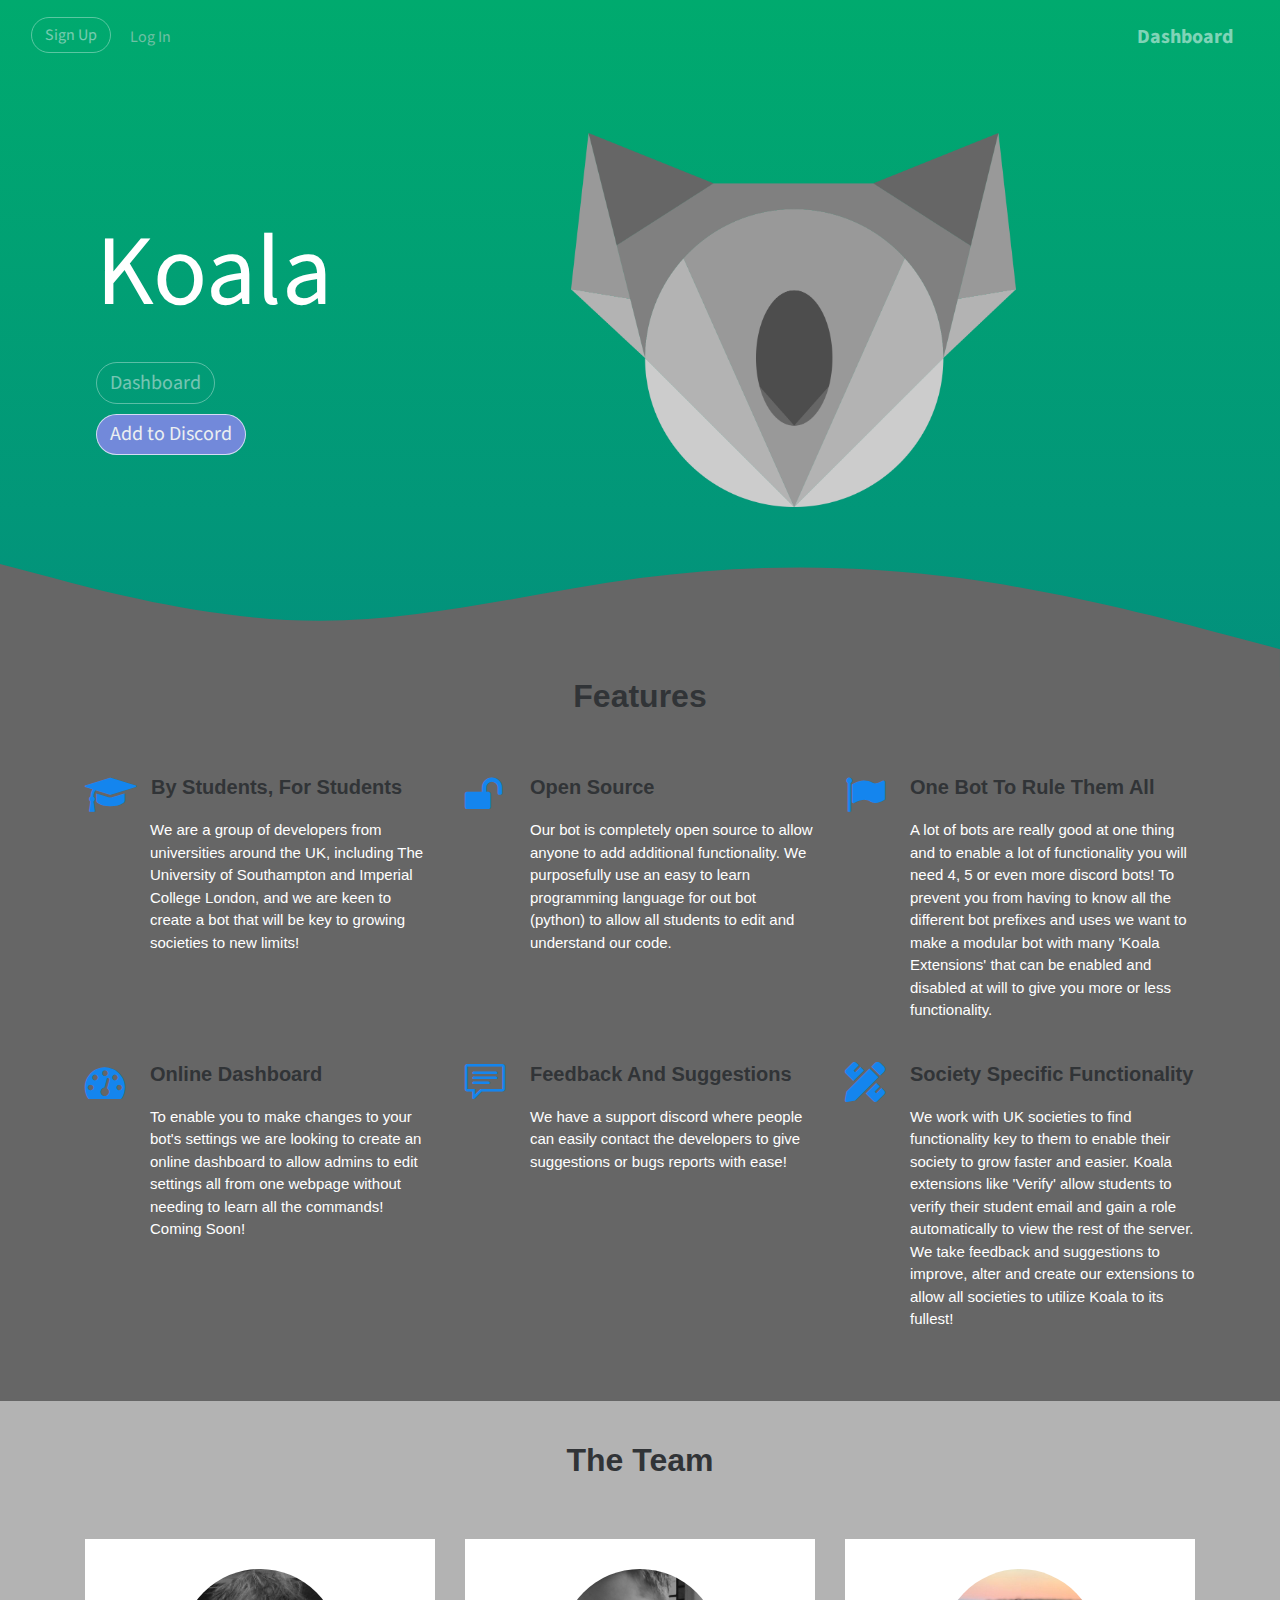
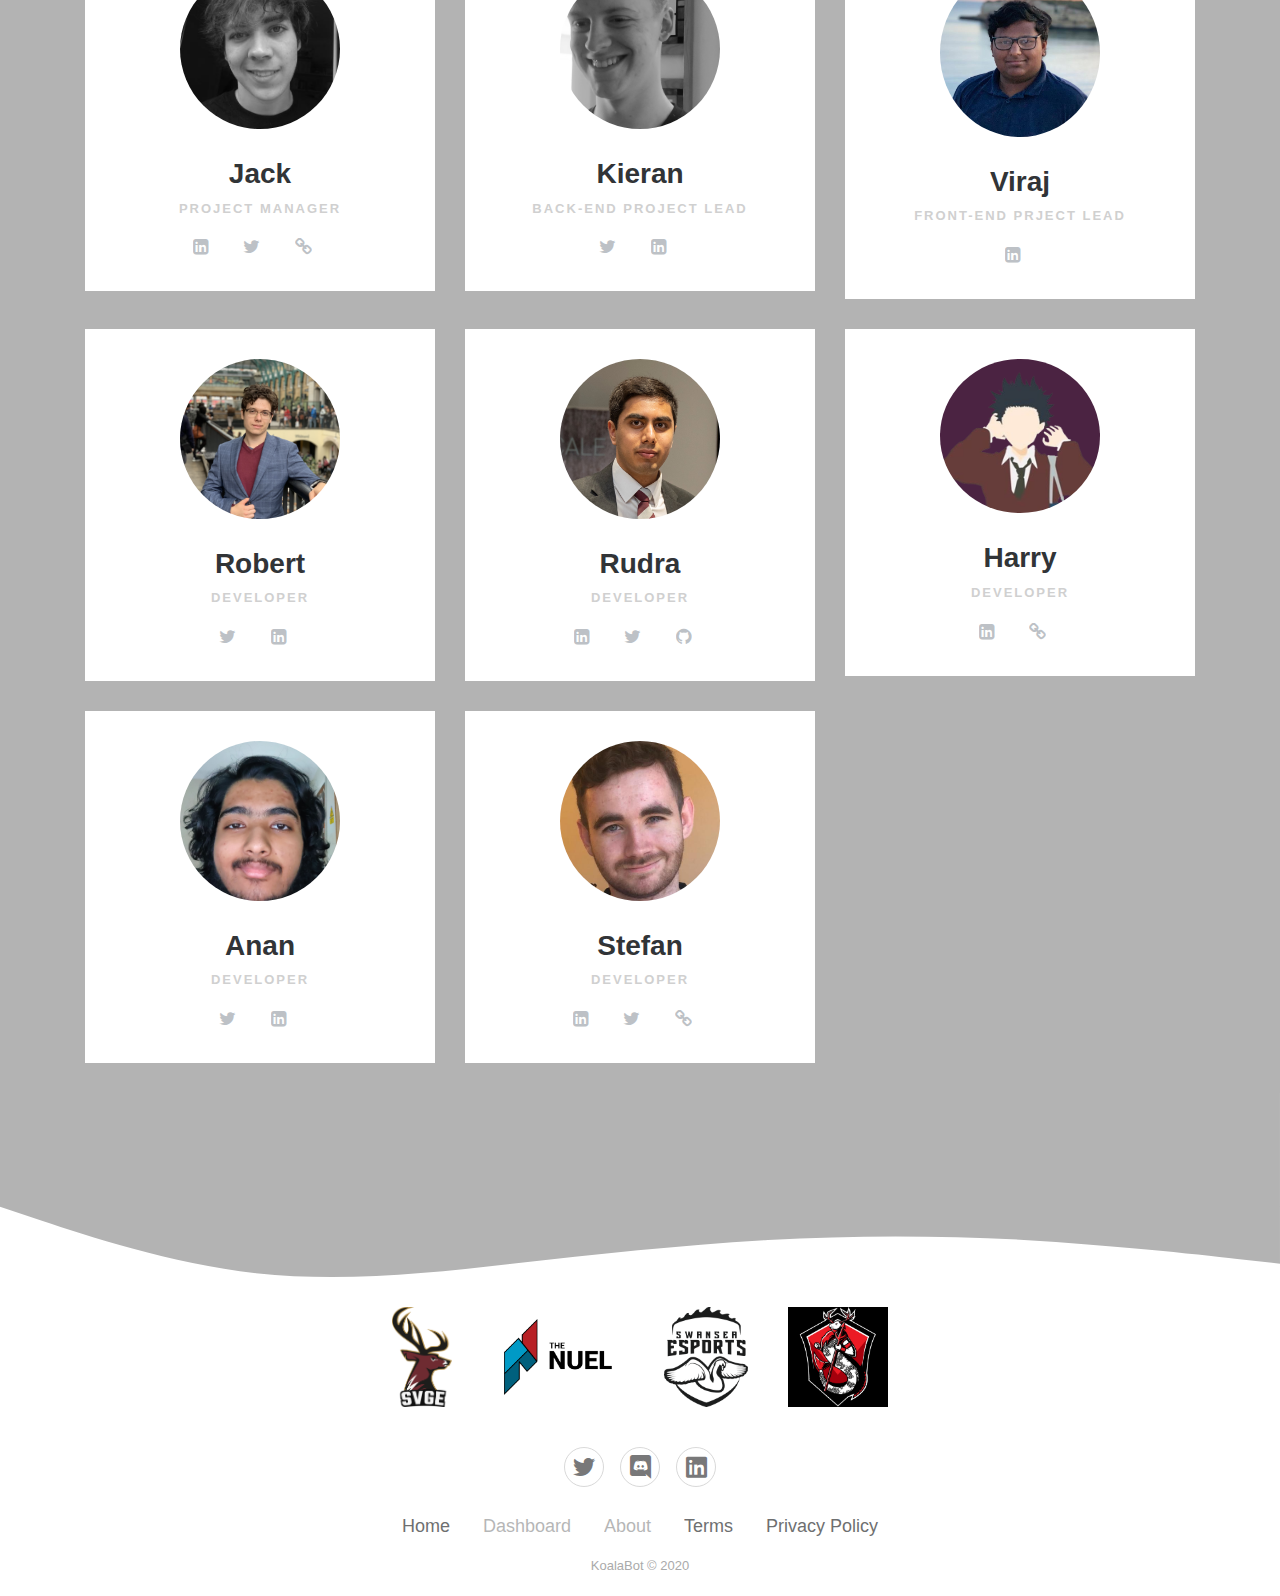
==== index.html @ 31a92b27 "Designs added" ====
<!DOCTYPE html>
<html>

<head>
    <meta charset="utf-8">
    <meta name="viewport" content="width=device-width, initial-scale=1.0, shrink-to-fit=no">
    <title>Koalabot</title>
    <link rel="stylesheet" href="assets/bootstrap/css/bootstrap.min.css">
    <link rel="stylesheet" href="https://fonts.googleapis.com/css?family=Lora">
    <link rel="stylesheet" href="https://fonts.googleapis.com/css?family=Source+Sans+Pro:300,400,700">
    <link rel="stylesheet" href="assets/fonts/fontawesome-all.min.css">
    <link rel="stylesheet" href="assets/fonts/font-awesome.min.css">
    <link rel="stylesheet" href="assets/fonts/ionicons.min.css">
    <link rel="stylesheet" href="assets/fonts/simple-line-icons.min.css">
    <link rel="stylesheet" href="assets/fonts/fontawesome5-overrides.min.css">
    <link rel="stylesheet" href="assets/css/styles.min.css">
</head>

<body>
    <div>
        <div class="header-blue" style="padding-bottom: 0px;background-color: #00aa6e;">
            <nav class="navbar navbar-light navbar-expand-md navigation-clean-search">
                <div class="container-fluid"><button data-toggle="collapse" class="navbar-toggler" data-target="#navcol-1"><span class="sr-only">Toggle navigation</span><span class="navbar-toggler-icon"></span></button>
                    <div class="collapse navbar-collapse" id="navcol-1">
                        <ul class="nav navbar-nav">
                            <li class="nav-item" style="flex-direction: row;"><a class="btn btn-light action-button inactiveLink" role="button" href="#">Sign Up</a></li>
                            <li class="nav-item" style="flex-direction: row;"><a class="nav-link login inactiveLink" href="#">Log In</a></li>
                        </ul>
                        <form class="form-inline mr-auto" target="_self">
                            <div class="form-group"><label for="search-field"></label></div>
                        </form><span class="navbar-text"> </span></div><a class="navbar-brand inactiveLink" href="#">Dashboard</a></div>
            </nav>
            <div class="container hero">
                <div class="row flex-nowrap" style="margin-right: -15px;">
                    <div class="col-12 col-lg-6 col-xl-5 offset-xl-1" style="margin: 0px 0px 0px 1%;">
                        <h1 style="font-size: 100px;padding-top: 0px;margin-top: 80px;"><strong>Koala</strong></h1>
                        <div style="padding: 5px;padding-left: 0px;"><button class="btn btn-light btn-lg action-button inactiveLink" type="button">Dashboard</button></div>
                        <div style="padding: 5px;padding-left: 0px;"><button class="btn btn-light btn-lg action-button" type="button" style="background-color: #7289da;" onclick="location.href=&#39;https://discord.com/api/oauth2/authorize?client_id=754669777347149844&amp;permissions=8&amp;scope=bot&#39;">Add to Discord</button></div>
                    </div>
                    <div class="col-md-5 col-lg-5 offset-lg-1 offset-xl-0 d-none d-lg-block phone-holder"><img src="assets/img/KoalaBotLogo.png" style="max-width: 100%;max-height: 100%;"></div>
                </div>
            </div>
            <div id="topSvg"><div style="height: auto; preserveAspectRatio=none">
<svg xmlns="http://www.w3.org/2000/svg" viewBox="0 0 1440 320"><path fill="#666666" fill-opacity="1" d="M0,64L60,80C120,96,240,128,360,128C480,128,600,96,720,80C840,64,960,64,1080,80C1200,96,1320,128,1380,144L1440,160L1440,320L1380,320C1320,320,1200,320,1080,320C960,320,840,320,720,320C600,320,480,320,360,320C240,320,120,320,60,320L0,320Z"></path></svg>
</div></div>
        </div>
    </div>
    <div id="features" class="features-clean" style="background-color: #666666;">
        <div class="container">
            <div class="intro">
                <a href="#features">
                    <h2 class="text-center" style="padding-top: 0px;">Features</h2>
                </a>
            </div>
            <div class="row features">
                <div class="col-sm-6 col-lg-4 item"><i class="fa fa-graduation-cap icon"></i>
                    <h3 class="name">By Students, For Students</h3>
                    <p class="description">We are a group of developers from universities around the UK, including The University of Southampton and Imperial College London, and we are keen to create a bot that will be key to growing societies to new limits!<br></p>
                </div>
                <div class="col-sm-6 col-lg-4 item"><i class="fa fa-unlock icon"></i>
                    <h3 class="name">Open Source</h3>
                    <p class="description">Our bot is completely open source to allow anyone to add additional functionality. We purposefully use an easy to learn programming language for out bot (python) to allow all students to edit and understand our code.<br></p>
                </div>
                <div class="col-sm-6 col-lg-4 item"><i class="fa fa-flag icon"></i>
                    <h3 class="name">One Bot To Rule Them All</h3>
                    <p class="description">A lot of bots are really good at one thing and to enable a lot of functionality you will need 4, 5 or even more discord bots! To prevent you from having to know all the different bot prefixes and uses we want to make a modular bot
                        with many 'Koala Extensions' that can be enabled and disabled at will to give you more or less functionality.<br></p>
                </div>
                <div class="col-sm-6 col-lg-4 item"><i class="fa fa-dashboard icon"></i>
                    <h3 class="name">Online Dashboard</h3>
                    <p class="description">To enable you to make changes to your bot's settings we are looking to create an online dashboard to allow admins to edit settings all from one webpage without needing to learn all the commands! Coming Soon!<br></p>
                </div>
                <div class="col-sm-6 col-lg-4 item"><i class="icon-speech icon"></i>
                    <h3 class="name">Feedback And Suggestions</h3>
                    <p class="description">We have a support discord where people can easily contact the developers to give suggestions or bugs reports with ease!<br></p>
                </div>
                <div class="col-sm-6 col-lg-4 item"><i class="fas fa-pencil-ruler icon"></i>
                    <h3 class="name">Society Specific Functionality</h3>
                    <p class="description">We work with UK societies to find functionality key to them to enable their society to grow faster and easier. Koala extensions like 'Verify' allow students to verify their student email and gain a role automatically to view the rest
                        of the server. We take feedback and suggestions to improve, alter and create our extensions to allow all societies to utilize Koala to its fullest!<br></p>
                </div>
            </div>
        </div>
    </div>
    <div id="creators" class="team-boxed">
        <div class="container">
            <div class="intro">
                <a href="#creators">
                    <h2 class="text-center" style="margin-bottom: 10px;">The Team</h2>
                </a>
            </div>
            <div class="row people">
                <div class="col-md-6 col-lg-4 item">
                    <div class="box"><img class="rounded-circle rounded-circle-crop" src="assets/img/Jack.jpg" loading="lazy">
                        <h3 class="name">Jack</h3>
                        <p class="title">Project Manager</p>
                        <div class="social"><a href="https://www.linkedin.com/in/jack-draper-495471151/"><i class="fa fa-linkedin-square"></i></a><a href="https://twitter.com/TheJayDwee"><i class="fa fa-twitter"></i></a><a href="http://jackdraper.co.uk/"><i class="fa fa-chain"></i></a></div>
                    </div>
                </div>
                <div class="col-md-6 col-lg-4 item">
                    <div class="box"><img class="rounded-circle rounded-circle-crop" src="assets/img/Kieran.png">
                        <h3 class="name">Kieran</h3>
                        <p class="title">BACK-END project lead</p>
                        <div class="social"><a href="https://twitter.com/Kaspiian"><i class="fa fa-twitter"></i></a><a href="https://www.linkedin.com/in/kieran-a-43b30413b/"><i class="fa fa-linkedin-square"></i></a></div>
                    </div>
                </div>
                <div class="col-md-6 col-lg-4 item">
                    <div class="box"><img class="rounded-circle" src="assets/img/IMG_20200828_172137.jpg">
                        <h3 class="name">Viraj</h3>
                        <p class="title">FRONT-END prject lead</p>
                        <div class="social"><a href="https://www.linkedin.com/in/viraj-shah-2815b8117"><i class="fa fa-linkedin-square"></i></a></div>
                    </div>
                </div>
                <div class="col-md-6 col-lg-4 item">
                    <div class="box"><img class="rounded-circle rounded-circle-crop" src="assets/img/Robert.png">
                        <h3 class="name">Robert</h3>
                        <p class="title"><strong>DEVELOPER</strong><br></p>
                        <div class="social"><a href="#"><i class="fa fa-twitter"></i></a><a href="https://www.linkedin.com/in/robert-slawik-927b12178/"><i class="fa fa-linkedin-square"></i></a></div>
                    </div>
                </div>
                <div class="col-md-6 col-lg-4 item">
                    <div class="box"><img class="rounded-circle rounded-circle-crop" src="assets/img/(somewhat)%20Professional%20profile%20picture.jpg">
                        <h3 class="name">Rudra</h3>
                        <p class="title">Developer</p>
                        <div class="social"><a href="https://www.linkedin.com/in/rudra-mutalik-249b64136/"><i class="fa fa-linkedin-square"></i></a><a href="https://twitter.com/BlahBlahRudra"><i class="fa fa-twitter"></i></a><a href="https://github.com/BlahBlahRudra"><i class="fa fa-github"></i></a></div>
                    </div>
                </div>
                <div class="col-md-6 col-lg-4 item">
                    <div class="box"><img class="rounded-circle" src="assets/img/harry.png">
                        <h3 class="name">Harry</h3>
                        <p class="title">Developer</p>
                        <div class="social"><a href="https://www.linkedin.com/in/harry-nelson-97312419a/"><i class="fa fa-linkedin-square"></i></a><a href="https://harru.club/"><i class="fa fa-chain"></i></a></div>
                    </div>
                </div>
                <div class="col-md-6 col-lg-4 item">
                    <div class="box"><img class="rounded-circle rounded-circle-crop" src="assets/img/Anan.jpg">
                        <h3 class="name">Anan</h3>
                        <p class="title">Developer</p>
                        <div class="social"><a href="https://twitter.com/Unknownlocal371"><i class="fa fa-twitter"></i></a><a href="https://www.linkedin.com/in/anan-venkatesh-0316b8156/"><i class="fa fa-linkedin-square"></i></a></div>
                    </div>
                </div>
                <div class="col-md-6 col-lg-4 item">
                    <div class="box"><img class="rounded-circle rounded-circle-crop" src="assets/img/Stefan.png">
                        <h3 class="name">Stefan</h3>
                        <p class="title">Developer</p>
                        <div class="social"><a href="https://twitter.com/3eakStefan"><i class="fa fa-linkedin-square"></i></a><a href="https://www.linkedin.com/in/stefan-cooper-491355171"><i class="fa fa-twitter"></i></a><a href="https://stefancooper.com/"><i class="fa fa-chain"></i></a></div>
                    </div>
                </div>
            </div>
        </div>
    </div>
    <div class="brands">
        <div style="margin-top: -50px;margin-bottom: -100px;"><div>    
<svg xmlns="http://www.w3.org/2000/svg" viewBox="0 0 1440 320">
  <path fill="#b3b3b3" fill-opacity="1" d="M0,128L48,144C96,160,192,192,288,202.7C384,213,480,203,576,192C672,181,768,171,864,165.3C960,160,1056,160,1152,165.3C1248,171,1344,181,1392,186.7L1440,192L1440,0L1392,0C1344,0,1248,0,1152,0C1056,0,960,0,864,0C768,0,672,0,576,0C480,0,384,0,288,0C192,0,96,0,48,0L0,0Z"></path>
</svg>
</div></div><a href="#" style="padding-top: 20px;padding-bottom: 10px;"> <img src="assets/img/SVGE_LOGO.png" style="max-height: 100px;"><img src="assets/img/NUEKL.png" style="max-height: 100px;"><img src="assets/img/Swansea.png" style="max-height: 100px;"><img src="assets/img/UWE.png" style="max-height: 100px;"></a></div>
    <div
        class="footer-basic" style="padding-top: 20px;padding-bottom: 20px;">
        <footer>
            <div class="social"><a href="https://twitter.com/KoalaBotUK"><i class="icon ion-social-twitter"></i></a><a href="koalabot.uk"><i class="fab fa-discord"></i></a><a href="https://linkedin.com/company/koalabotuk"><i class="fab fa-linkedin"></i></a></div>
            <ul class="list-inline">
                <li class="list-inline-item"><a href="#">Home</a></li>
                <li class="list-inline-item inactiveLink"><a href="#">Dashboard</a></li>
                <li class="list-inline-item inactiveLink"><a href="#">About</a></li>
                <li class="list-inline-item"><a href="https://drive.google.com/drive/folders/16sw768rXd7c52FWeXrqHt0tTz3FoqN_O?usp=sharing">Terms</a></li>
                <li class="list-inline-item"><a href="https://drive.google.com/drive/folders/16sw768rXd7c52FWeXrqHt0tTz3FoqN_O?usp=sharing">Privacy Policy</a></li>
            </ul>
            <p class="copyright">KoalaBot © 2020</p>
        </footer>
        </div>
        <script src="assets/js/jquery.min.js"></script>
        <script src="assets/bootstrap/js/bootstrap.min.js"></script>
        <script src="assets/js/script.min.js"></script>
</body>

</html>
---- assets/fonts/fontawesome5-overrides.min.css ----
.fab.fa-bitcoin:before{content:"\f379"}.far.fa-calendar:before,.fas.fa-calendar:before{content:"\f133"}.far.fa-clipboard:before,.fas.fa-clipboard:before{content:"\f328"}.fab.fa-facebook-f:before{content:"\f39e"}.fab.fa-google-plus:before{content:"\f2b3"}.fas.fa-hotel:before{content:"\f594"}.fab.fa-linkedin:before{content:"\f08c"}.fas.fa-reply:before{content:"\f3e5"}.fas.fa-thermometer:before{content:"\f491"}.fab.fa-vimeo:before{content:"\f40a"}.far.fa-window-close:before,.fas.fa-window-close:before{content:"\f410"}.fab.fa-youtube-square:before{content:"\f431"}
---- assets/css/styles.min.css ----
.article-clean{color:#56585b;background-color:#fff;font-family:Lora,serif;font-size:14px}.article-clean .intro{font-size:16px;margin:0 auto 30px}.article-clean .intro h1{font-size:32px;margin-bottom:15px;padding-top:20px;line-height:1.5;color:inherit;margin-top:20px}.article-clean .intro p{color:#929292;font-size:12px}.article-clean .intro p .by{font-style:italic}.article-clean .intro p .date{text-transform:uppercase;padding:4px 0 4px 10px;margin-left:10px;border-left:1px solid #ddd}.article-clean .intro p a{color:#333;text-transform:uppercase;padding-left:3px}.article-clean .intro img{margin-top:20px}.article-clean .text p{margin-bottom:20px;line-height:1.45}.article-clean .text h2{margin-top:28px;margin-bottom:20px;line-height:1.45;font-size:16px;font-weight:700;color:#333}.article-clean .text figure{text-align:center;margin-top:30px;margin-bottom:20px}.article-clean .text figure img{margin-bottom:12px;max-width:100%}.brands{color:#313437;background-color:#fff}.brands a{display:block;text-align:center;padding:40px 0}.brands a img{display:inline-block;margin:10px 20px;vertical-align:middle}.features-clean{color:#313437;background-color:#fff;padding-bottom:30px}.features-clean p,.header-blue .action-button:hover,.header-blue .navbar .navbar-collapse span .login:hover{color:#fff}.features-clean h2,.team-boxed h2{font-weight:700;margin-bottom:40px;padding-top:40px;color:inherit}.features-clean .intro{font-size:16px;max-width:500px;margin:0 auto 60px}.features-clean .item{min-height:100px;padding-left:80px;margin-bottom:40px}.features-clean .item .name{font-size:20px;font-weight:700;margin-top:0;margin-bottom:20px;color:inherit}.features-clean .item .description{font-size:15px;margin-bottom:0}.features-clean .item .icon{font-size:40px;color:#1485ee;float:left;margin-left:-65px}.footer-basic{padding:40px 0;background-color:#fff;color:#4b4c4d}.footer-basic ul{padding:0;list-style:none;text-align:center;font-size:18px;line-height:1.6;margin-bottom:0}.footer-basic li{padding:0 10px}.footer-basic ul a{color:inherit;text-decoration:none;opacity:.8}.footer-basic ul a:hover,.team-boxed .social a:hover{opacity:1}.footer-basic .social{text-align:center;padding-bottom:25px}.footer-basic .social>a{font-size:24px;width:40px;height:40px;line-height:40px;display:inline-block;text-align:center;border-radius:50%;border:1px solid #ccc;margin:0 8px;color:inherit;opacity:.75}.footer-basic .social>a:hover{opacity:.9}.footer-basic .copyright{margin-top:15px;text-align:center;font-size:13px;color:#aaa;margin-bottom:0}.header-blue{background:linear-gradient(0deg,#038c7f,#00aa6e);background-color:#184e8e;padding-bottom:80px;font-family:'Source Sans Pro',sans-serif}.header-blue .navbar{background:0 0;padding-top:.75rem;padding-bottom:.75rem;color:#fff;border-radius:0;box-shadow:none;border:none}.header-blue .navbar .navbar-brand{font-weight:700;color:inherit}.header-blue .navbar .navbar-brand:hover{color:#f0f0f0}.header-blue .navbar .navbar-collapse{border-top:1px solid rgba(255,255,255,.3);margin-top:.5rem}.header-blue .navbar .navbar-collapse span .login{color:#d9d9d9;margin-right:.5rem;text-decoration:none}.header-blue .navbar .navbar-toggler{border-color:rgba(255,255,255,.3)}.header-blue .navbar .navbar-toggler:hover,.header-blue .navbar-toggler:focus{background:0 0}.header-blue .navbar .form-inline label,.header-blue .navbar.navbar-light .navbar-nav .nav-link{color:#d9d9d9}.header-blue .navbar.navbar-light .navbar-nav .nav-link:focus,.header-blue .navbar.navbar-light .navbar-nav .nav-link:hover{color:#fcfeff!important;background-color:transparent}.header-blue .navbar .navbar-nav>li>.dropdown-menu{margin-top:-5px;box-shadow:0 4px 8px rgba(0,0,0,.1);background-color:#fff;border-radius:2px}.header-blue .navbar .dropdown-menu .dropdown-item,.header-blue .navbar .dropdown-menu .dropdown-item:focus{line-height:2;color:#37434d}.header-blue .navbar .dropdown-menu .dropdown-item:focus,.header-blue .navbar .dropdown-menu .dropdown-item:hover{background:#ebeff1}.header-blue .action-button,.header-blue .action-button:not(.disabled):active{border:1px solid rgba(255,255,255,.7);border-radius:40px;color:#ebeff1;box-shadow:none;text-shadow:none;padding:.3rem .8rem;background:0 0;transition:background-color .25s;outline:0}.header-blue .navbar .form-inline .search-field{display:inline-block;width:80%;background:0 0;border:none;border-bottom:1px solid transparent;border-radius:0;color:#ccc;box-shadow:none;color:inherit;transition:border-bottom-color .3s}.header-blue .navbar .form-inline .search-field:focus{border-bottom:1px solid #ccc}.header-blue .hero{margin-top:20px;text-align:center}@media (min-width:768px){.article-clean .text p{font-size:16px}.article-clean .text h2{font-size:20px}.header-blue{padding-bottom:120px}.header-blue .navbar{padding-top:1rem;padding-bottom:1rem}.header-blue .navbar .navbar-collapse{border-color:transparent;margin:0}.header-blue .navbar-nav .nav-link{padding-left:.7rem;padding-right:.7rem}.header-blue .hero{margin-top:60px;text-align:left}}.header-blue .hero h1{color:#fff;font-size:40px;margin-top:0;margin-bottom:15px;font-weight:300;line-height:1.4}@media (min-width:992px){.header-blue .navbar-nav .nav-link{padding-left:1.2rem;padding-right:1.2rem}.header-blue .hero h1{margin-top:190px;margin-bottom:24px;line-height:1.2}}.header-blue .hero p{color:rgba(255,255,255,.8);font-size:20px;margin-bottom:30px;font-weight:300}.header-blue .phone-holder{text-align:right}.header-blue div.iphone-mockup{position:relative;max-width:300px;margin:20px;display:inline-block}.header-blue .iphone-mockup img.device{width:100%;height:auto}.header-blue .iphone-mockup .screen{position:absolute;width:88%;height:77%;top:12%;border-radius:2px;left:6%;border:1px solid #444;overflow:hidden;background:url(screen-content-iphone-6.jpg) center/cover}.header-blue .iphone-mockup .screen:before{content:'';background-color:#fff;position:absolute;width:70%;height:140%;top:-12%;right:-60%;transform:rotate(-19deg);opacity:.2}body{overflow-x:hidden}#wrapper.toggled{padding-left:250px}#wrapper.toggled #sidebar-wrapper{width:250px}#page-content-wrapper{width:100%;position:absolute;padding:15px}#wrapper.toggled #page-content-wrapper{position:absolute;margin-right:-250px}#wrapper{padding-left:0;-webkit-transition:.5s;-moz-transition:.5s;-o-transition:.5s;transition:.5s}#sidebar-wrapper{z-index:1000;position:fixed;left:250px;width:0;height:100%;margin-left:-250px;overflow-y:auto;background:#000;-webkit-transition:.5s;-moz-transition:.5s;-o-transition:.5s;transition:.5s}.sidebar-nav{position:absolute;top:0;width:250px;margin:0;padding:0;list-style:none}.sidebar-nav li{text-indent:20px;line-height:40px}.sidebar-nav li a{display:block;text-decoration:none;color:#999}.sidebar-nav li a:hover{text-decoration:none;color:#fff;background:rgba(255,255,255,.2)}.sidebar-nav li a:active,.sidebar-nav li a:focus{text-decoration:none}.sidebar-nav>.sidebar-brand{height:65px;font-size:18px;line-height:60px}.sidebar-nav>.sidebar-brand a{color:#999}.sidebar-nav>.sidebar-brand a:hover{color:#fff;background:0 0}@media (min-width:0px){#wrapper.toggled{padding-left:50px}#wrapper.toggled #sidebar-wrapper{width:50px}#page-content-wrapper{padding:20px;position:relative}#wrapper.toggled #page-content-wrapper{position:relative;margin-right:0}#wrapper{padding-left:250px}#sidebar-wrapper{width:250px}}.fa{padding-right:15px}#topSvg{margin-bottom:-9vw}a{color:inherit;text-decoration:none}a:hover{text-decoration:none;color:inherit}.vertical-center{margin:0;position:absolute;top:50%;-ms-transform:translateY(-50%);transform:translateY(-50%);width:100%}.center{margin:0;position:absolute;top:50%;left:50%;-ms-transform:translate(-50%,-50%);transform:translate(-50%,-50%);max-height:100%;max-width:100%}card{height:100%}.card-general{min-height:300px}span{margin-left:5px}.badge.badge-secondary{background-color:#666}i{display:block;text-align:center}.card{margin-bottom:5px}.col-lg-6{margin-bottom:10px}.rounded-circle-crop{object-fit:cover;overflow:hidden;background-repeat:no-repeat;width:160px;height:160px;background-position:center center}.inactiveLink{opacity:.5;cursor:not-allowed;text-decoration:none;pointer-events:none}.team-boxed{color:#313437;background-color:#b3b3b3}.team-boxed p{color:#7d8285}@media (max-width:767px){.brands a{padding:30px 0}.features-clean{padding-bottom:10px}.features-clean h2,.team-boxed h2{margin-bottom:25px;padding-top:25px;font-size:24px}.features-clean .intro{margin-bottom:40px}.features-clean .item{min-height:0}}.team-boxed .intro{font-size:16px;max-width:500px;margin:0 auto}.team-boxed .intro p{margin-bottom:0}.team-boxed .people{padding:50px 0}.team-boxed .item{text-align:center}.team-boxed .item .box{text-align:center;padding:30px;background-color:#fff;margin-bottom:30px}.team-boxed .item .name{font-weight:700;margin-top:28px;margin-bottom:8px;color:inherit}.team-boxed .item .title{text-transform:uppercase;font-weight:700;color:#d0d0d0;letter-spacing:2px;font-size:13px}.team-boxed .item .description{font-size:15px;margin-top:15px;margin-bottom:20px}.team-boxed .item img{max-width:160px}.team-boxed .social{font-size:18px;color:#a2a8ae}.team-boxed .social a{color:inherit;margin:0 10px;display:inline-block;opacity:.7}
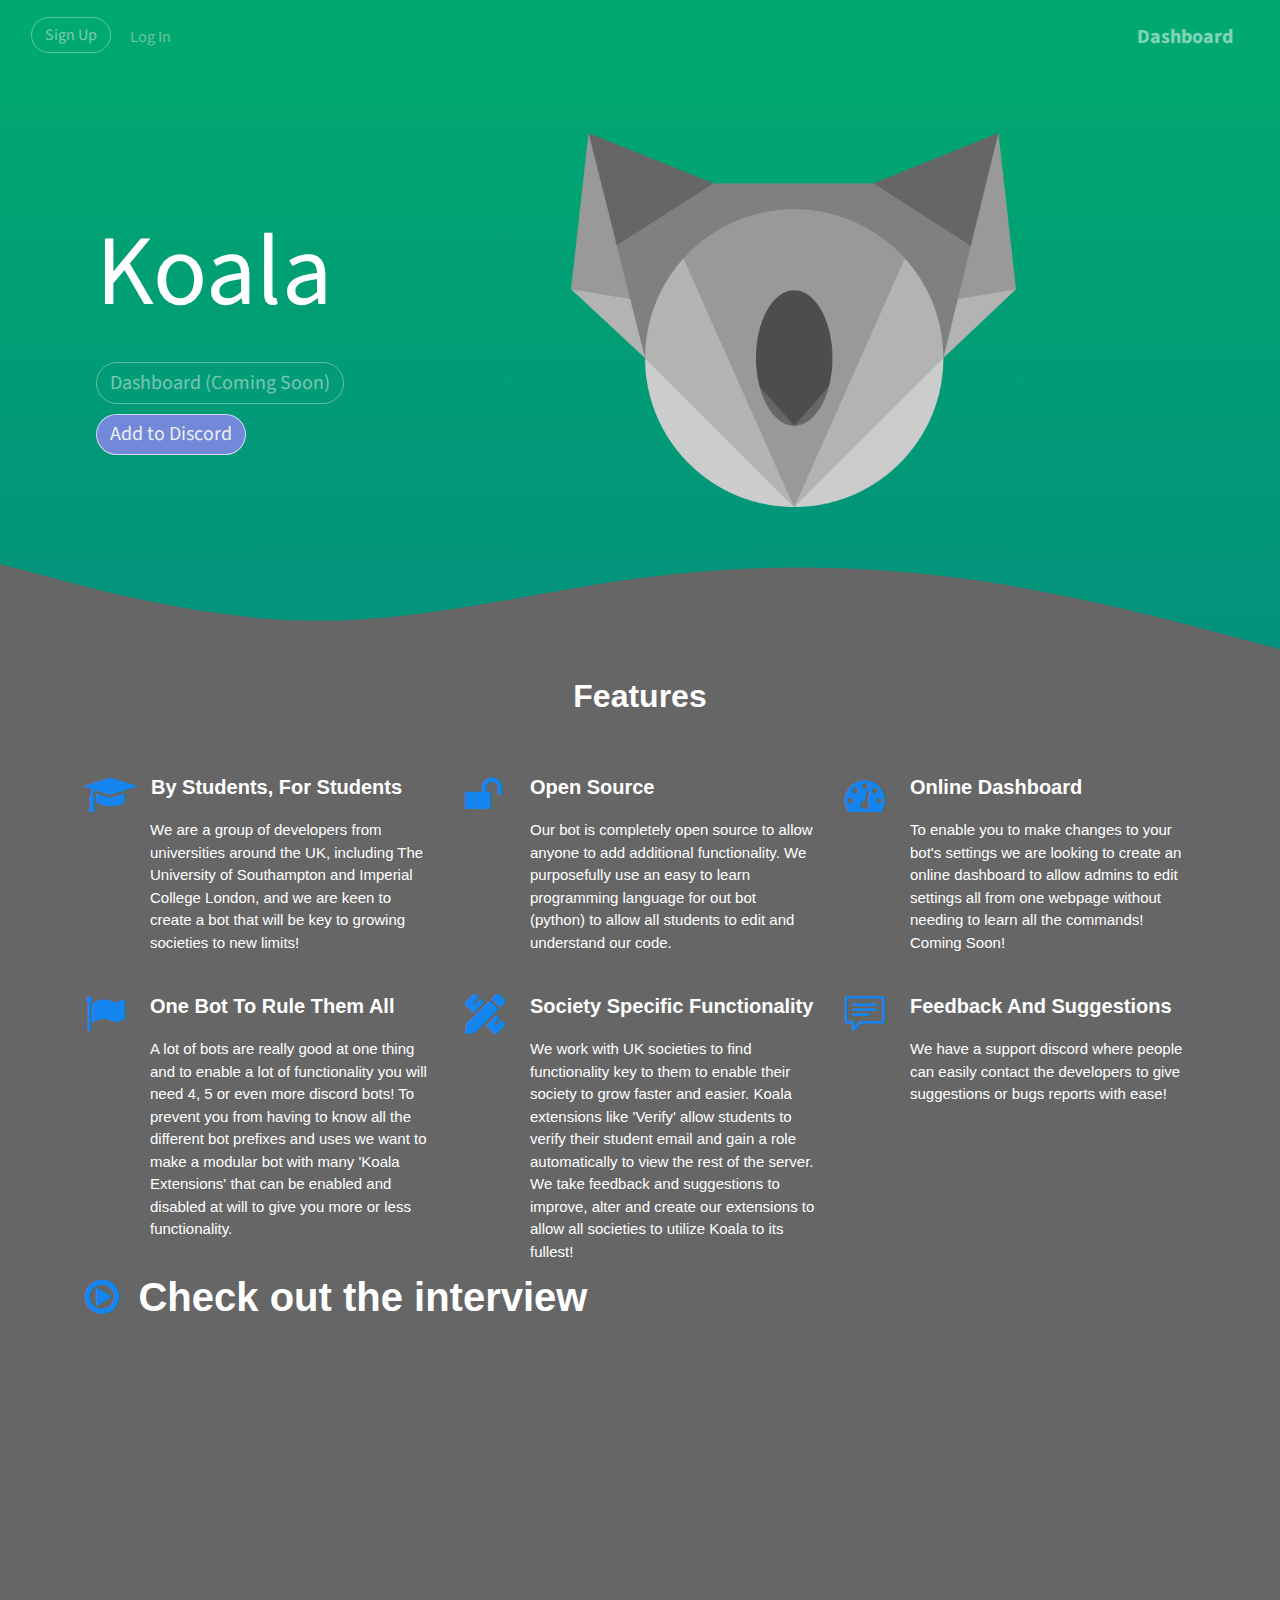
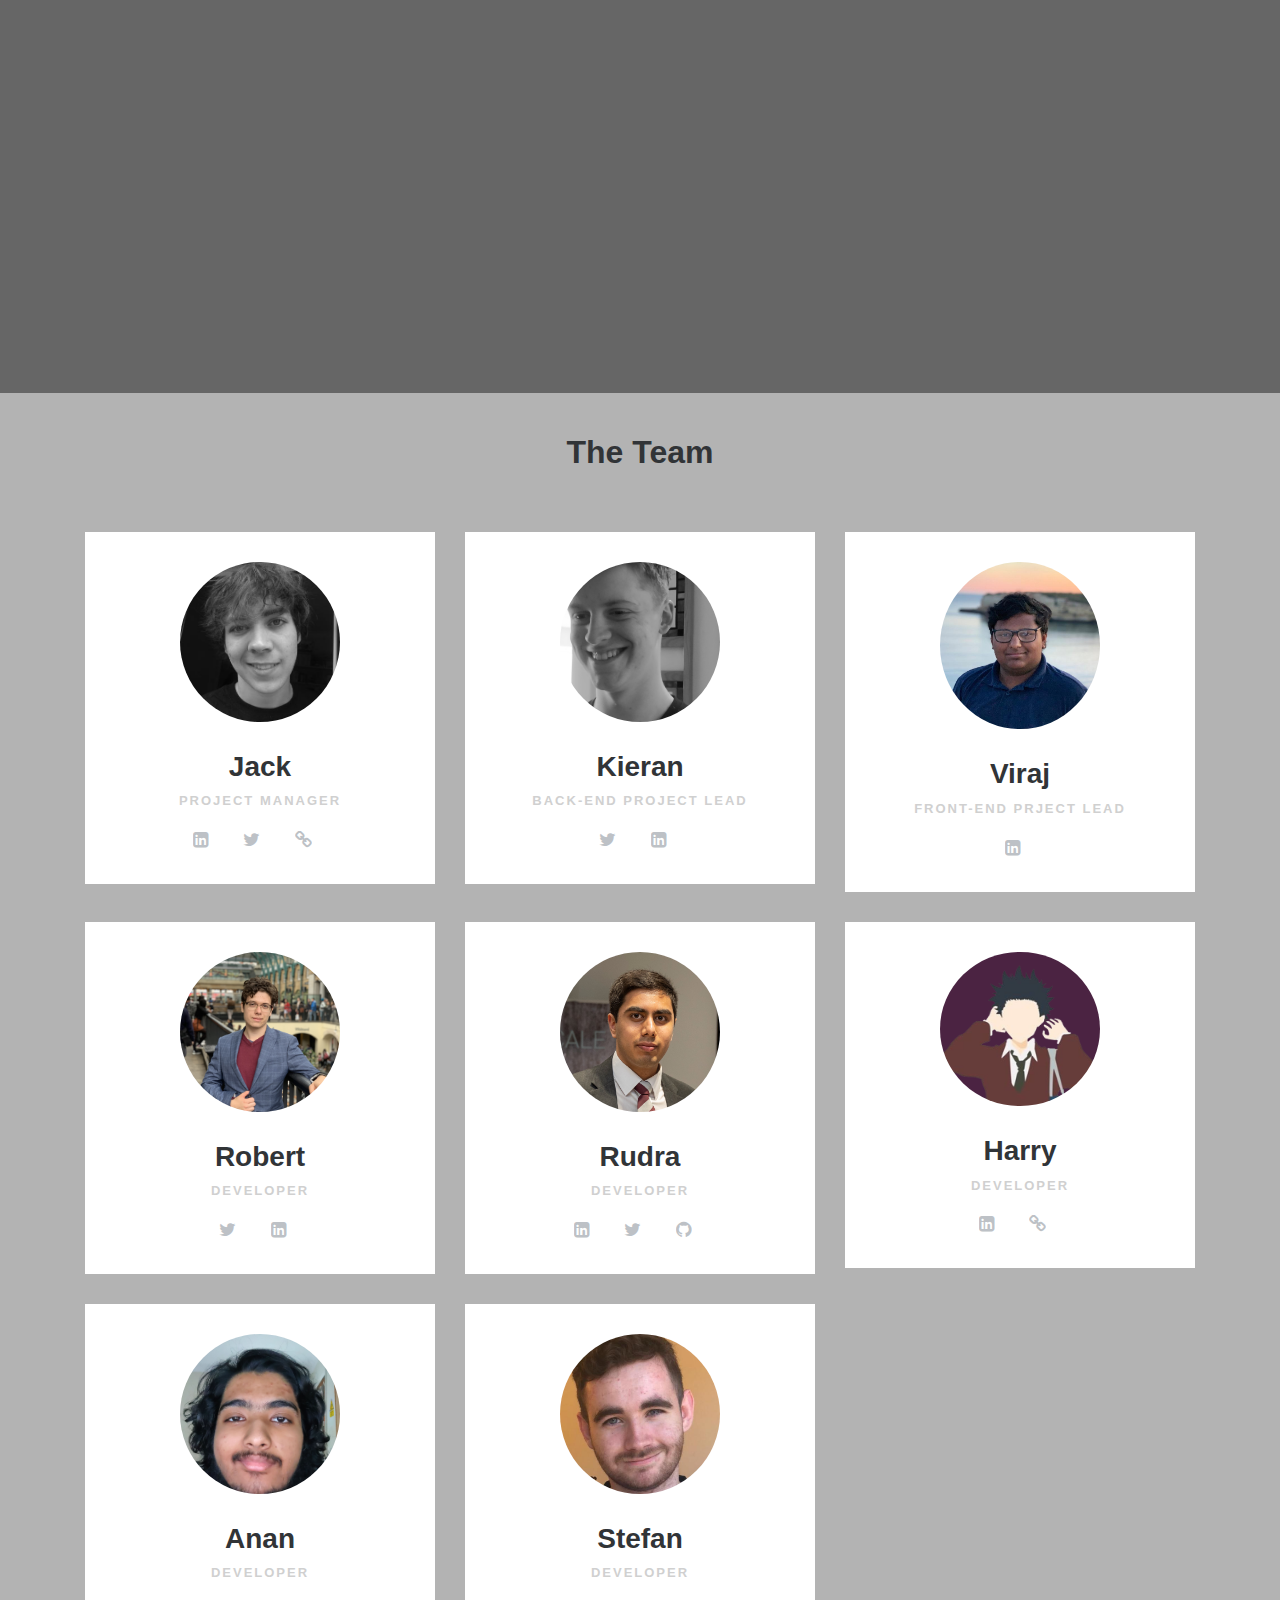
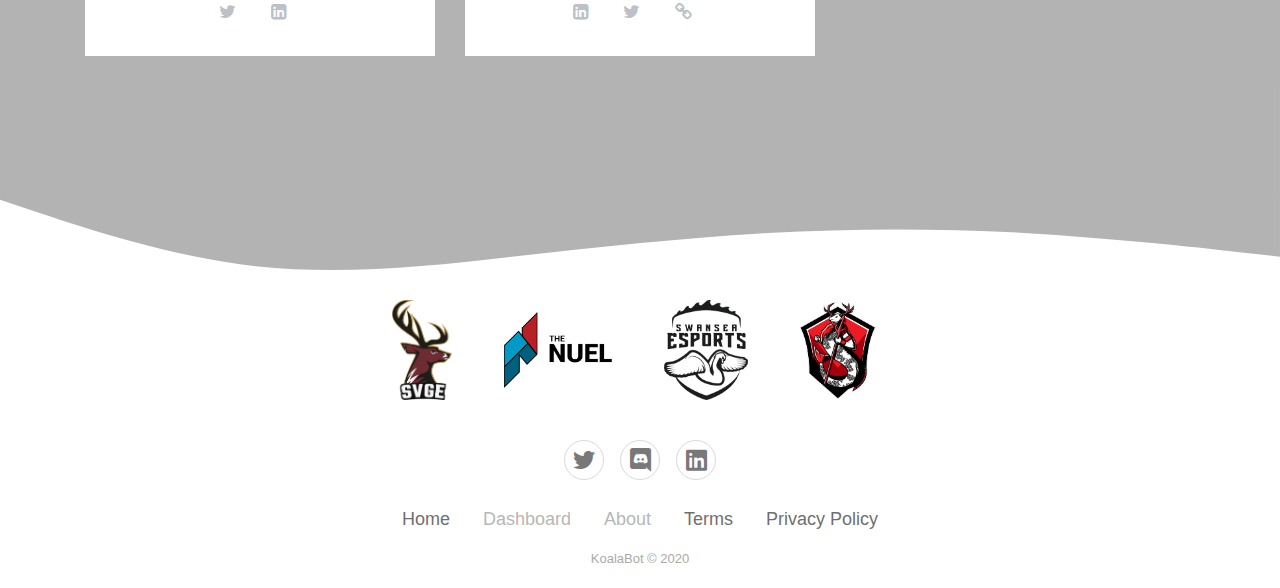
==== commit deaaf62d: "Added interview embed, features font colour editted, logo links added" ====
--- a/index.html
+++ b/index.html
@@ -32,9 +32,9 @@
             </nav>
             <div class="container hero">
                 <div class="row flex-nowrap" style="margin-right: -15px;">
-                    <div class="col-12 col-lg-6 col-xl-5 offset-xl-1" style="margin: 0px 0px 0px 1%;">
+                    <div class="col-12 col-lg-6 col-xl-5 offset-xl-1" style="margin: 0px 0px 0px 1%;width: 50%;">
                         <h1 style="font-size: 100px;padding-top: 0px;margin-top: 80px;"><strong>Koala</strong></h1>
-                        <div style="padding: 5px;padding-left: 0px;"><button class="btn btn-light btn-lg action-button inactiveLink" type="button">Dashboard</button></div>
+                        <div style="padding: 5px;padding-left: 0px;"><button class="btn btn-light btn-lg action-button inactiveLink" type="button">Dashboard (Coming Soon)</button></div>
                         <div style="padding: 5px;padding-left: 0px;"><button class="btn btn-light btn-lg action-button" type="button" style="background-color: #7289da;" onclick="location.href=&#39;https://discord.com/api/oauth2/authorize?client_id=754669777347149844&amp;permissions=8&amp;scope=bot&#39;">Add to Discord</button></div>
                     </div>
                     <div class="col-md-5 col-lg-5 offset-lg-1 offset-xl-0 d-none d-lg-block phone-holder"><img src="assets/img/KoalaBotLogo.png" style="max-width: 100%;max-height: 100%;"></div>
@@ -49,40 +49,49 @@
         <div class="container">
             <div class="intro">
                 <a href="#features">
-                    <h2 class="text-center" style="padding-top: 0px;">Features</h2>
+                    <h2 class="text-center" style="padding-top: 0px;color: #fff;">Features</h2>
                 </a>
             </div>
             <div class="row features">
                 <div class="col-sm-6 col-lg-4 item"><i class="fa fa-graduation-cap icon"></i>
-                    <h3 class="name">By Students, For Students</h3>
+                    <h3 class="name" style="color: #fff;">By Students, For Students</h3>
                     <p class="description">We are a group of developers from universities around the UK, including The University of Southampton and Imperial College London, and we are keen to create a bot that will be key to growing societies to new limits!<br></p>
                 </div>
                 <div class="col-sm-6 col-lg-4 item"><i class="fa fa-unlock icon"></i>
-                    <h3 class="name">Open Source</h3>
+                    <h3 class="name" style="color: #fff;">Open Source</h3>
                     <p class="description">Our bot is completely open source to allow anyone to add additional functionality. We purposefully use an easy to learn programming language for out bot (python) to allow all students to edit and understand our code.<br></p>
                 </div>
+                <div class="col-sm-6 col-lg-4 item"><i class="fa fa-dashboard icon"></i>
+                    <h3 class="name" style="color: #fff;">Online Dashboard</h3>
+                    <p class="description">To enable you to make changes to your bot's settings we are looking to create an online dashboard to allow admins to edit settings all from one webpage without needing to learn all the commands! Coming Soon!<br></p>
+                </div>
                 <div class="col-sm-6 col-lg-4 item"><i class="fa fa-flag icon"></i>
-                    <h3 class="name">One Bot To Rule Them All</h3>
+                    <h3 class="name" style="color: #fff;">One Bot To Rule Them All</h3>
                     <p class="description">A lot of bots are really good at one thing and to enable a lot of functionality you will need 4, 5 or even more discord bots! To prevent you from having to know all the different bot prefixes and uses we want to make a modular bot
                         with many 'Koala Extensions' that can be enabled and disabled at will to give you more or less functionality.<br></p>
                 </div>
-                <div class="col-sm-6 col-lg-4 item"><i class="fa fa-dashboard icon"></i>
-                    <h3 class="name">Online Dashboard</h3>
-                    <p class="description">To enable you to make changes to your bot's settings we are looking to create an online dashboard to allow admins to edit settings all from one webpage without needing to learn all the commands! Coming Soon!<br></p>
+                <div class="col-sm-6 col-lg-4 item"><i class="fas fa-pencil-ruler icon"></i>
+                    <h3 class="name" style="color: #fff;">Society Specific Functionality</h3>
+                    <p class="description">We work with UK societies to find functionality key to them to enable their society to grow faster and easier. Koala extensions like 'Verify' allow students to verify their student email and gain a role automatically to view the rest
+                        of the server. We take feedback and suggestions to improve, alter and create our extensions to allow all societies to utilize Koala to its fullest!<br></p>
                 </div>
                 <div class="col-sm-6 col-lg-4 item"><i class="icon-speech icon"></i>
-                    <h3 class="name">Feedback And Suggestions</h3>
+                    <h3 class="name" style="color: #fff;">Feedback And Suggestions</h3>
                     <p class="description">We have a support discord where people can easily contact the developers to give suggestions or bugs reports with ease!<br></p>
-                </div>
-                <div class="col-sm-6 col-lg-4 item"><i class="fas fa-pencil-ruler icon"></i>
-                    <h3 class="name">Society Specific Functionality</h3>
-                    <p class="description">We work with UK societies to find functionality key to them to enable their society to grow faster and easier. Koala extensions like 'Verify' allow students to verify their student email and gain a role automatically to view the rest
-                        of the server. We take feedback and suggestions to improve, alter and create our extensions to allow all societies to utilize Koala to its fullest!<br></p>
                 </div>
             </div>
         </div>
     </div>
     <div id="creators" class="team-boxed">
+        <section class="clean-block clean-info dark" style="background-color: #666666;padding-bottom: 40px;margin-top: -60px;">
+            <div class="container">
+                <div style="display: inline-flex;"><i class="fa fa-play-circle-o icon" style="color: #1485ee;font-size: 40px;"></i></div>
+                <div style="display: inline-block;">
+                    <h3 class="name" style="color: #fff;font-weight: bold;margin-top: 0;font-size: 40px;">Check out the interview</h3>
+                </div>
+                <div class="videoWrapper"><iframe allowfullscreen="" frameborder="0" src="https://www.youtube.com/embed/4tQZRjVlLrM" class="embed-responsive-item" width="100%" height="auto"></iframe></div>
+            </div>
+        </section>
         <div class="container">
             <div class="intro">
                 <a href="#creators">
@@ -154,7 +163,7 @@
 <svg xmlns="http://www.w3.org/2000/svg" viewBox="0 0 1440 320">
   <path fill="#b3b3b3" fill-opacity="1" d="M0,128L48,144C96,160,192,192,288,202.7C384,213,480,203,576,192C672,181,768,171,864,165.3C960,160,1056,160,1152,165.3C1248,171,1344,181,1392,186.7L1440,192L1440,0L1392,0C1344,0,1248,0,1152,0C1056,0,960,0,864,0C768,0,672,0,576,0C480,0,384,0,288,0C192,0,96,0,48,0L0,0Z"></path>
 </svg>
-</div></div><a href="#" style="padding-top: 20px;padding-bottom: 10px;"> <img src="assets/img/SVGE_LOGO.png" style="max-height: 100px;"><img src="assets/img/NUEKL.png" style="max-height: 100px;"><img src="assets/img/Swansea.png" style="max-height: 100px;"><img src="assets/img/UWE.png" style="max-height: 100px;"></a></div>
+</div></div><a href="#" style="padding-top: 20px;padding-bottom: 10px;"> <img src="assets/img/SVGE_LOGO.png" style="max-height: 100px;" onclick="location.href=&#39;http://svge.uk&#39;"><img src="assets/img/NUEKL.png" style="max-height: 100px;" onclick="location.href=&#39;https://www.thenuel.com/&#39;"><img src="assets/img/Swansea.png" style="max-height: 100px;" onclick="location.href=&#39;https://discord.gg/SwanseaGG&#39;"><img src="assets/img/UWE.png" style="max-height: 100px;" onclick="location.href=&#39;https://www.thestudentsunion.co.uk/soc/uweesportssociety/&#39;"></a></div>
     <div
         class="footer-basic" style="padding-top: 20px;padding-bottom: 20px;">
         <footer>
--- a/assets/css/styles.min.css
+++ b/assets/css/styles.min.css
@@ -1 +1 @@
-.article-clean{color:#56585b;background-color:#fff;font-family:Lora,serif;font-size:14px}.article-clean .intro{font-size:16px;margin:0 auto 30px}.article-clean .intro h1{font-size:32px;margin-bottom:15px;padding-top:20px;line-height:1.5;color:inherit;margin-top:20px}.article-clean .intro p{color:#929292;font-size:12px}.article-clean .intro p .by{font-style:italic}.article-clean .intro p .date{text-transform:uppercase;padding:4px 0 4px 10px;margin-left:10px;border-left:1px solid #ddd}.article-clean .intro p a{color:#333;text-transform:uppercase;padding-left:3px}.article-clean .intro img{margin-top:20px}.article-clean .text p{margin-bottom:20px;line-height:1.45}.article-clean .text h2{margin-top:28px;margin-bottom:20px;line-height:1.45;font-size:16px;font-weight:700;color:#333}.article-clean .text figure{text-align:center;margin-top:30px;margin-bottom:20px}.article-clean .text figure img{margin-bottom:12px;max-width:100%}.brands{color:#313437;background-color:#fff}.brands a{display:block;text-align:center;padding:40px 0}.brands a img{display:inline-block;margin:10px 20px;vertical-align:middle}.features-clean{color:#313437;background-color:#fff;padding-bottom:30px}.features-clean p,.header-blue .action-button:hover,.header-blue .navbar .navbar-collapse span .login:hover{color:#fff}.features-clean h2,.team-boxed h2{font-weight:700;margin-bottom:40px;padding-top:40px;color:inherit}.features-clean .intro{font-size:16px;max-width:500px;margin:0 auto 60px}.features-clean .item{min-height:100px;padding-left:80px;margin-bottom:40px}.features-clean .item .name{font-size:20px;font-weight:700;margin-top:0;margin-bottom:20px;color:inherit}.features-clean .item .description{font-size:15px;margin-bottom:0}.features-clean .item .icon{font-size:40px;color:#1485ee;float:left;margin-left:-65px}.footer-basic{padding:40px 0;background-color:#fff;color:#4b4c4d}.footer-basic ul{padding:0;list-style:none;text-align:center;font-size:18px;line-height:1.6;margin-bottom:0}.footer-basic li{padding:0 10px}.footer-basic ul a{color:inherit;text-decoration:none;opacity:.8}.footer-basic ul a:hover,.team-boxed .social a:hover{opacity:1}.footer-basic .social{text-align:center;padding-bottom:25px}.footer-basic .social>a{font-size:24px;width:40px;height:40px;line-height:40px;display:inline-block;text-align:center;border-radius:50%;border:1px solid #ccc;margin:0 8px;color:inherit;opacity:.75}.footer-basic .social>a:hover{opacity:.9}.footer-basic .copyright{margin-top:15px;text-align:center;font-size:13px;color:#aaa;margin-bottom:0}.header-blue{background:linear-gradient(0deg,#038c7f,#00aa6e);background-color:#184e8e;padding-bottom:80px;font-family:'Source Sans Pro',sans-serif}.header-blue .navbar{background:0 0;padding-top:.75rem;padding-bottom:.75rem;color:#fff;border-radius:0;box-shadow:none;border:none}.header-blue .navbar .navbar-brand{font-weight:700;color:inherit}.header-blue .navbar .navbar-brand:hover{color:#f0f0f0}.header-blue .navbar .navbar-collapse{border-top:1px solid rgba(255,255,255,.3);margin-top:.5rem}.header-blue .navbar .navbar-collapse span .login{color:#d9d9d9;margin-right:.5rem;text-decoration:none}.header-blue .navbar .navbar-toggler{border-color:rgba(255,255,255,.3)}.header-blue .navbar .navbar-toggler:hover,.header-blue .navbar-toggler:focus{background:0 0}.header-blue .navbar .form-inline label,.header-blue .navbar.navbar-light .navbar-nav .nav-link{color:#d9d9d9}.header-blue .navbar.navbar-light .navbar-nav .nav-link:focus,.header-blue .navbar.navbar-light .navbar-nav .nav-link:hover{color:#fcfeff!important;background-color:transparent}.header-blue .navbar .navbar-nav>li>.dropdown-menu{margin-top:-5px;box-shadow:0 4px 8px rgba(0,0,0,.1);background-color:#fff;border-radius:2px}.header-blue .navbar .dropdown-menu .dropdown-item,.header-blue .navbar .dropdown-menu .dropdown-item:focus{line-height:2;color:#37434d}.header-blue .navbar .dropdown-menu .dropdown-item:focus,.header-blue .navbar .dropdown-menu .dropdown-item:hover{background:#ebeff1}.header-blue .action-button,.header-blue .action-button:not(.disabled):active{border:1px solid rgba(255,255,255,.7);border-radius:40px;color:#ebeff1;box-shadow:none;text-shadow:none;padding:.3rem .8rem;background:0 0;transition:background-color .25s;outline:0}.header-blue .navbar .form-inline .search-field{display:inline-block;width:80%;background:0 0;border:none;border-bottom:1px solid transparent;border-radius:0;color:#ccc;box-shadow:none;color:inherit;transition:border-bottom-color .3s}.header-blue .navbar .form-inline .search-field:focus{border-bottom:1px solid #ccc}.header-blue .hero{margin-top:20px;text-align:center}@media (min-width:768px){.article-clean .text p{font-size:16px}.article-clean .text h2{font-size:20px}.header-blue{padding-bottom:120px}.header-blue .navbar{padding-top:1rem;padding-bottom:1rem}.header-blue .navbar .navbar-collapse{border-color:transparent;margin:0}.header-blue .navbar-nav .nav-link{padding-left:.7rem;padding-right:.7rem}.header-blue .hero{margin-top:60px;text-align:left}}.header-blue .hero h1{color:#fff;font-size:40px;margin-top:0;margin-bottom:15px;font-weight:300;line-height:1.4}@media (min-width:992px){.header-blue .navbar-nav .nav-link{padding-left:1.2rem;padding-right:1.2rem}.header-blue .hero h1{margin-top:190px;margin-bottom:24px;line-height:1.2}}.header-blue .hero p{color:rgba(255,255,255,.8);font-size:20px;margin-bottom:30px;font-weight:300}.header-blue .phone-holder{text-align:right}.header-blue div.iphone-mockup{position:relative;max-width:300px;margin:20px;display:inline-block}.header-blue .iphone-mockup img.device{width:100%;height:auto}.header-blue .iphone-mockup .screen{position:absolute;width:88%;height:77%;top:12%;border-radius:2px;left:6%;border:1px solid #444;overflow:hidden;background:url(screen-content-iphone-6.jpg) center/cover}.header-blue .iphone-mockup .screen:before{content:'';background-color:#fff;position:absolute;width:70%;height:140%;top:-12%;right:-60%;transform:rotate(-19deg);opacity:.2}body{overflow-x:hidden}#wrapper.toggled{padding-left:250px}#wrapper.toggled #sidebar-wrapper{width:250px}#page-content-wrapper{width:100%;position:absolute;padding:15px}#wrapper.toggled #page-content-wrapper{position:absolute;margin-right:-250px}#wrapper{padding-left:0;-webkit-transition:.5s;-moz-transition:.5s;-o-transition:.5s;transition:.5s}#sidebar-wrapper{z-index:1000;position:fixed;left:250px;width:0;height:100%;margin-left:-250px;overflow-y:auto;background:#000;-webkit-transition:.5s;-moz-transition:.5s;-o-transition:.5s;transition:.5s}.sidebar-nav{position:absolute;top:0;width:250px;margin:0;padding:0;list-style:none}.sidebar-nav li{text-indent:20px;line-height:40px}.sidebar-nav li a{display:block;text-decoration:none;color:#999}.sidebar-nav li a:hover{text-decoration:none;color:#fff;background:rgba(255,255,255,.2)}.sidebar-nav li a:active,.sidebar-nav li a:focus{text-decoration:none}.sidebar-nav>.sidebar-brand{height:65px;font-size:18px;line-height:60px}.sidebar-nav>.sidebar-brand a{color:#999}.sidebar-nav>.sidebar-brand a:hover{color:#fff;background:0 0}@media (min-width:0px){#wrapper.toggled{padding-left:50px}#wrapper.toggled #sidebar-wrapper{width:50px}#page-content-wrapper{padding:20px;position:relative}#wrapper.toggled #page-content-wrapper{position:relative;margin-right:0}#wrapper{padding-left:250px}#sidebar-wrapper{width:250px}}.fa{padding-right:15px}#topSvg{margin-bottom:-9vw}a{color:inherit;text-decoration:none}a:hover{text-decoration:none;color:inherit}.vertical-center{margin:0;position:absolute;top:50%;-ms-transform:translateY(-50%);transform:translateY(-50%);width:100%}.center{margin:0;position:absolute;top:50%;left:50%;-ms-transform:translate(-50%,-50%);transform:translate(-50%,-50%);max-height:100%;max-width:100%}card{height:100%}.card-general{min-height:300px}span{margin-left:5px}.badge.badge-secondary{background-color:#666}i{display:block;text-align:center}.card{margin-bottom:5px}.col-lg-6{margin-bottom:10px}.rounded-circle-crop{object-fit:cover;overflow:hidden;background-repeat:no-repeat;width:160px;height:160px;background-position:center center}.inactiveLink{opacity:.5;cursor:not-allowed;text-decoration:none;pointer-events:none}.team-boxed{color:#313437;background-color:#b3b3b3}.team-boxed p{color:#7d8285}@media (max-width:767px){.brands a{padding:30px 0}.features-clean{padding-bottom:10px}.features-clean h2,.team-boxed h2{margin-bottom:25px;padding-top:25px;font-size:24px}.features-clean .intro{margin-bottom:40px}.features-clean .item{min-height:0}}.team-boxed .intro{font-size:16px;max-width:500px;margin:0 auto}.team-boxed .intro p{margin-bottom:0}.team-boxed .people{padding:50px 0}.team-boxed .item{text-align:center}.team-boxed .item .box{text-align:center;padding:30px;background-color:#fff;margin-bottom:30px}.team-boxed .item .name{font-weight:700;margin-top:28px;margin-bottom:8px;color:inherit}.team-boxed .item .title{text-transform:uppercase;font-weight:700;color:#d0d0d0;letter-spacing:2px;font-size:13px}.team-boxed .item .description{font-size:15px;margin-top:15px;margin-bottom:20px}.team-boxed .item img{max-width:160px}.team-boxed .social{font-size:18px;color:#a2a8ae}.team-boxed .social a{color:inherit;margin:0 10px;display:inline-block;opacity:.7}+.article-clean{color:#56585b;background-color:#fff;font-family:Lora,serif;font-size:14px}.article-clean .intro{font-size:16px;margin:0 auto 30px}.article-clean .intro h1{font-size:32px;margin-bottom:15px;padding-top:20px;line-height:1.5;color:inherit;margin-top:20px}.article-clean .intro p{color:#929292;font-size:12px}.article-clean .intro p .by{font-style:italic}.article-clean .intro p .date{text-transform:uppercase;padding:4px 0 4px 10px;margin-left:10px;border-left:1px solid #ddd}.article-clean .intro p a{color:#333;text-transform:uppercase;padding-left:3px}.article-clean .intro img{margin-top:20px}.article-clean .text p{margin-bottom:20px;line-height:1.45}.article-clean .text h2{margin-top:28px;margin-bottom:20px;line-height:1.45;font-size:16px;font-weight:700;color:#333}.article-clean .text figure{text-align:center;margin-top:30px;margin-bottom:20px}.article-clean .text figure img{margin-bottom:12px;max-width:100%}.brands{color:#313437;background-color:#fff}.brands a{display:block;text-align:center;padding:40px 0}.brands a img{display:inline-block;margin:10px 20px;vertical-align:middle}.features-clean{color:#313437;background-color:#fff;padding-bottom:30px}.features-clean p,.header-blue .action-button:hover,.header-blue .navbar .navbar-collapse span .login:hover{color:#fff}.features-clean h2,.team-boxed h2{font-weight:700;margin-bottom:40px;padding-top:40px;color:inherit}.features-clean .intro{font-size:16px;max-width:500px;margin:0 auto 60px}.features-clean .item{min-height:100px;padding-left:80px;margin-bottom:40px}.features-clean .item .name{font-size:20px;font-weight:700;margin-top:0;margin-bottom:20px;color:inherit}.features-clean .item .description{font-size:15px;margin-bottom:0}.features-clean .item .icon{font-size:40px;color:#1485ee;float:left;margin-left:-65px}.footer-basic{padding:40px 0;background-color:#fff;color:#4b4c4d}.footer-basic ul{padding:0;list-style:none;text-align:center;font-size:18px;line-height:1.6;margin-bottom:0}.footer-basic li{padding:0 10px}.footer-basic ul a{color:inherit;text-decoration:none;opacity:.8}.footer-basic ul a:hover,.team-boxed .social a:hover{opacity:1}.footer-basic .social{text-align:center;padding-bottom:25px}.footer-basic .social>a{font-size:24px;width:40px;height:40px;line-height:40px;display:inline-block;text-align:center;border-radius:50%;border:1px solid #ccc;margin:0 8px;color:inherit;opacity:.75}.footer-basic .social>a:hover{opacity:.9}.footer-basic .copyright{margin-top:15px;text-align:center;font-size:13px;color:#aaa;margin-bottom:0}.header-blue{background:linear-gradient(0deg,#038c7f,#00aa6e);background-color:#184e8e;padding-bottom:80px;font-family:'Source Sans Pro',sans-serif}.header-blue .navbar{background:0 0;padding-top:.75rem;padding-bottom:.75rem;color:#fff;border-radius:0;box-shadow:none;border:none}.header-blue .navbar .navbar-brand{font-weight:700;color:inherit}.header-blue .navbar .navbar-brand:hover{color:#f0f0f0}.header-blue .navbar .navbar-collapse{border-top:1px solid rgba(255,255,255,.3);margin-top:.5rem}.header-blue .navbar .navbar-collapse span .login{color:#d9d9d9;margin-right:.5rem;text-decoration:none}.header-blue .navbar .navbar-toggler{border-color:rgba(255,255,255,.3)}.header-blue .navbar .navbar-toggler:hover,.header-blue .navbar-toggler:focus{background:0 0}.header-blue .navbar .form-inline label,.header-blue .navbar.navbar-light .navbar-nav .nav-link{color:#d9d9d9}.header-blue .navbar.navbar-light .navbar-nav .nav-link:focus,.header-blue .navbar.navbar-light .navbar-nav .nav-link:hover{color:#fcfeff!important;background-color:transparent}.header-blue .navbar .navbar-nav>li>.dropdown-menu{margin-top:-5px;box-shadow:0 4px 8px rgba(0,0,0,.1);background-color:#fff;border-radius:2px}.header-blue .navbar .dropdown-menu .dropdown-item,.header-blue .navbar .dropdown-menu .dropdown-item:focus{line-height:2;color:#37434d}.header-blue .navbar .dropdown-menu .dropdown-item:focus,.header-blue .navbar .dropdown-menu .dropdown-item:hover{background:#ebeff1}.header-blue .action-button,.header-blue .action-button:not(.disabled):active{border:1px solid rgba(255,255,255,.7);border-radius:40px;color:#ebeff1;box-shadow:none;text-shadow:none;padding:.3rem .8rem;background:0 0;transition:background-color .25s;outline:0}.header-blue .navbar .form-inline .search-field{display:inline-block;width:80%;background:0 0;border:none;border-bottom:1px solid transparent;border-radius:0;color:#ccc;box-shadow:none;color:inherit;transition:border-bottom-color .3s}.header-blue .navbar .form-inline .search-field:focus{border-bottom:1px solid #ccc}.header-blue .hero{margin-top:20px;text-align:center}@media (min-width:768px){.article-clean .text p{font-size:16px}.article-clean .text h2{font-size:20px}.header-blue{padding-bottom:120px}.header-blue .navbar{padding-top:1rem;padding-bottom:1rem}.header-blue .navbar .navbar-collapse{border-color:transparent;margin:0}.header-blue .navbar-nav .nav-link{padding-left:.7rem;padding-right:.7rem}.header-blue .hero{margin-top:60px;text-align:left}}.header-blue .hero h1{color:#fff;font-size:40px;margin-top:0;margin-bottom:15px;font-weight:300;line-height:1.4}@media (min-width:992px){.header-blue .navbar-nav .nav-link{padding-left:1.2rem;padding-right:1.2rem}.header-blue .hero h1{margin-top:190px;margin-bottom:24px;line-height:1.2}}.header-blue .hero p{color:rgba(255,255,255,.8);font-size:20px;margin-bottom:30px;font-weight:300}.header-blue .phone-holder{text-align:right}.header-blue div.iphone-mockup{position:relative;max-width:300px;margin:20px;display:inline-block}.header-blue .iphone-mockup img.device{width:100%;height:auto}.header-blue .iphone-mockup .screen{position:absolute;width:88%;height:77%;top:12%;border-radius:2px;left:6%;border:1px solid #444;overflow:hidden;background:url(screen-content-iphone-6.jpg) center/cover}.header-blue .iphone-mockup .screen:before{content:'';background-color:#fff;position:absolute;width:70%;height:140%;top:-12%;right:-60%;transform:rotate(-19deg);opacity:.2}.video-container{position:relative;padding-bottom:56.25%;padding-top:0;height:0;overflow:hidden}.video-container embed,.video-container iframe,.video-container object,.videoWrapper iframe{position:absolute;top:0;left:0;width:100%;height:100%}.clean-block,.clean-block.dark{background-color:#222425}.videoWrapper{position:relative;padding-bottom:56.25%;height:0}body{overflow-x:hidden}#wrapper.toggled{padding-left:250px}#wrapper.toggled #sidebar-wrapper{width:250px}#page-content-wrapper{width:100%;position:absolute;padding:15px}#wrapper.toggled #page-content-wrapper{position:absolute;margin-right:-250px}#wrapper{padding-left:0;-webkit-transition:.5s;-moz-transition:.5s;-o-transition:.5s;transition:.5s}#sidebar-wrapper{z-index:1000;position:fixed;left:250px;width:0;height:100%;margin-left:-250px;overflow-y:auto;background:#000;-webkit-transition:.5s;-moz-transition:.5s;-o-transition:.5s;transition:.5s}.sidebar-nav{position:absolute;top:0;width:250px;margin:0;padding:0;list-style:none}.sidebar-nav li{text-indent:20px;line-height:40px}.sidebar-nav li a{display:block;text-decoration:none;color:#999}.sidebar-nav li a:hover{text-decoration:none;color:#fff;background:rgba(255,255,255,.2)}.sidebar-nav li a:active,.sidebar-nav li a:focus{text-decoration:none}.sidebar-nav>.sidebar-brand{height:65px;font-size:18px;line-height:60px}.sidebar-nav>.sidebar-brand a{color:#999}.sidebar-nav>.sidebar-brand a:hover{color:#fff;background:0 0}@media (min-width:0px){#wrapper.toggled{padding-left:50px}#wrapper.toggled #sidebar-wrapper{width:50px}#page-content-wrapper{padding:20px;position:relative}#wrapper.toggled #page-content-wrapper{position:relative;margin-right:0}#wrapper{padding-left:250px}#sidebar-wrapper{width:250px}}.fa{padding-right:15px}#topSvg{margin-bottom:-9vw}a{color:inherit;text-decoration:none}a:hover{text-decoration:none;color:inherit}.vertical-center{margin:0;position:absolute;top:50%;-ms-transform:translateY(-50%);transform:translateY(-50%);width:100%}.center{margin:0;position:absolute;top:50%;left:50%;-ms-transform:translate(-50%,-50%);transform:translate(-50%,-50%);max-height:100%;max-width:100%}card{height:100%}.card-general{min-height:300px}span{margin-left:5px}.badge.badge-secondary{background-color:#666}i{display:block;text-align:center}.card{margin-bottom:5px}.col-lg-6{margin-bottom:10px}.rounded-circle-crop{object-fit:cover;overflow:hidden;background-repeat:no-repeat;width:160px;height:160px;background-position:center center}.inactiveLink{opacity:.5;cursor:not-allowed;text-decoration:none;pointer-events:none}.team-boxed{color:#313437;background-color:#b3b3b3}.team-boxed p{color:#7d8285}@media (max-width:767px){.brands a{padding:30px 0}.features-clean{padding-bottom:10px}.features-clean h2,.team-boxed h2{margin-bottom:25px;padding-top:25px;font-size:24px}.features-clean .intro{margin-bottom:40px}.features-clean .item{min-height:0}}.team-boxed .intro{font-size:16px;max-width:500px;margin:0 auto}.team-boxed .intro p{margin-bottom:0}.team-boxed .people{padding:50px 0}.team-boxed .item{text-align:center}.team-boxed .item .box{text-align:center;padding:30px;background-color:#fff;margin-bottom:30px}.team-boxed .item .name{font-weight:700;margin-top:28px;margin-bottom:8px;color:inherit}.team-boxed .item .title{text-transform:uppercase;font-weight:700;color:#d0d0d0;letter-spacing:2px;font-size:13px}.team-boxed .item .description{font-size:15px;margin-top:15px;margin-bottom:20px}.team-boxed .item img{max-width:160px}.team-boxed .social{font-size:18px;color:#a2a8ae}.team-boxed .social a{color:inherit;margin:0 10px;display:inline-block;opacity:.7}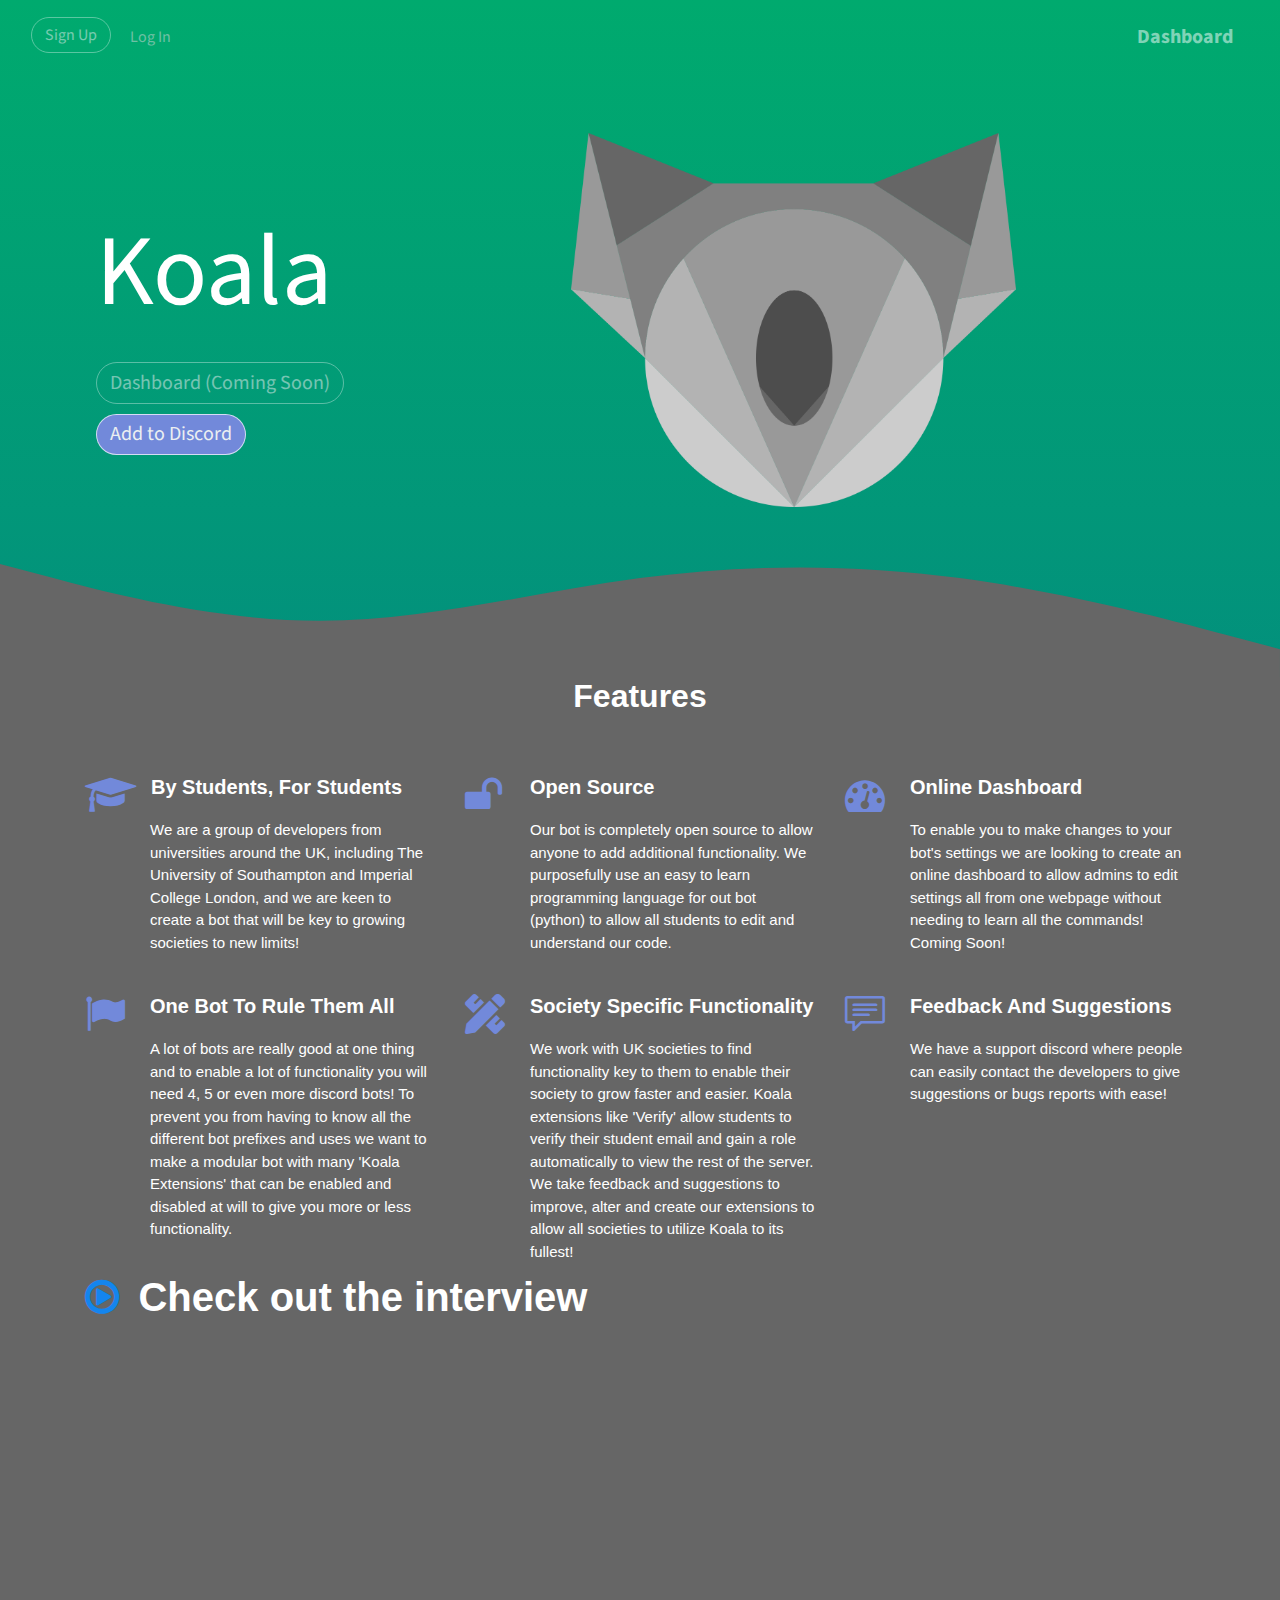
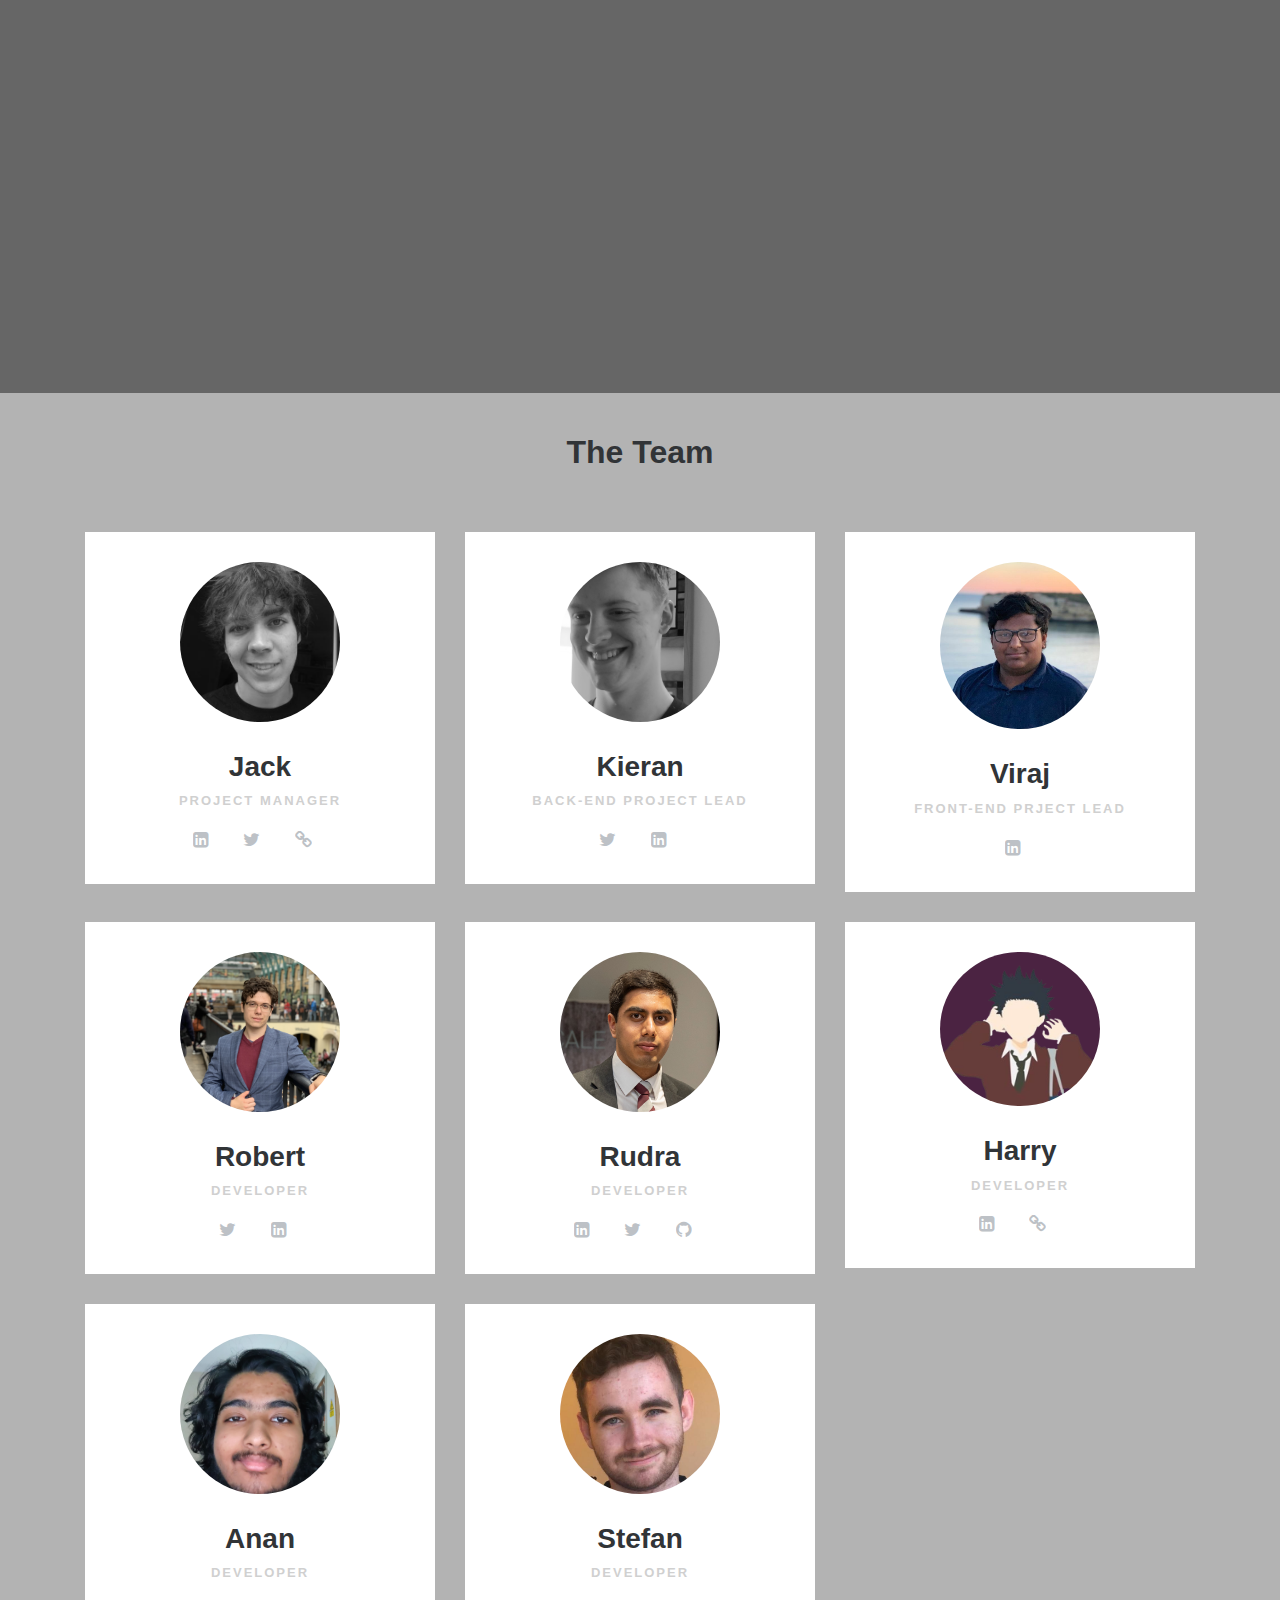
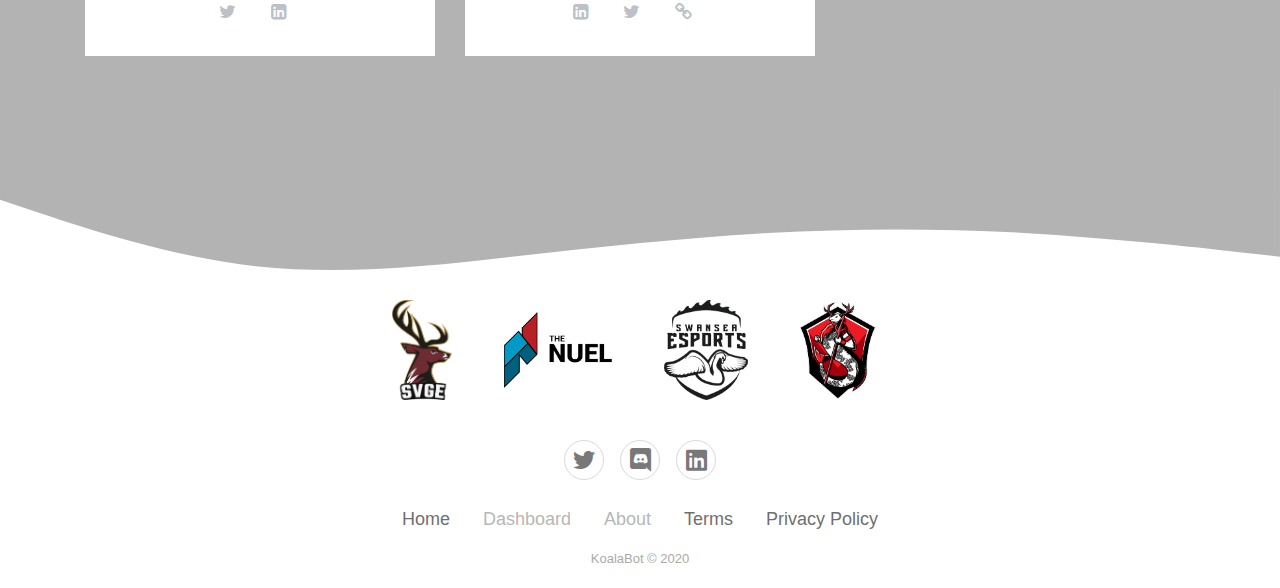
==== commit ce4780f5: "Links fixed, icon colour changed" ====
--- a/index.html
+++ b/index.html
@@ -124,7 +124,7 @@
                     <div class="box"><img class="rounded-circle rounded-circle-crop" src="assets/img/Robert.png">
                         <h3 class="name">Robert</h3>
                         <p class="title"><strong>DEVELOPER</strong><br></p>
-                        <div class="social"><a href="#"><i class="fa fa-twitter"></i></a><a href="https://www.linkedin.com/in/robert-slawik-927b12178/"><i class="fa fa-linkedin-square"></i></a></div>
+                        <div class="social"><a href="https://twitter.com/RobertSlawik"><i class="fa fa-twitter"></i></a><a href="https://www.linkedin.com/in/robert-slawik-927b12178/"><i class="fa fa-linkedin-square"></i></a></div>
                     </div>
                 </div>
                 <div class="col-md-6 col-lg-4 item">
@@ -152,7 +152,7 @@
                     <div class="box"><img class="rounded-circle rounded-circle-crop" src="assets/img/Stefan.png">
                         <h3 class="name">Stefan</h3>
                         <p class="title">Developer</p>
-                        <div class="social"><a href="https://twitter.com/3eakStefan"><i class="fa fa-linkedin-square"></i></a><a href="https://www.linkedin.com/in/stefan-cooper-491355171"><i class="fa fa-twitter"></i></a><a href="https://stefancooper.com/"><i class="fa fa-chain"></i></a></div>
+                        <div class="social"><a href="https://www.linkedin.com/in/stefan-cooper-491355171"><i class="fa fa-linkedin-square"></i></a><a href="https://twitter.com/3eakStefan"><i class="fa fa-twitter"></i></a><a href="https://stefancooper.com/"><i class="fa fa-chain"></i></a></div>
                     </div>
                 </div>
             </div>
--- a/assets/css/styles.min.css
+++ b/assets/css/styles.min.css
@@ -1 +1 @@
-.article-clean{color:#56585b;background-color:#fff;font-family:Lora,serif;font-size:14px}.article-clean .intro{font-size:16px;margin:0 auto 30px}.article-clean .intro h1{font-size:32px;margin-bottom:15px;padding-top:20px;line-height:1.5;color:inherit;margin-top:20px}.article-clean .intro p{color:#929292;font-size:12px}.article-clean .intro p .by{font-style:italic}.article-clean .intro p .date{text-transform:uppercase;padding:4px 0 4px 10px;margin-left:10px;border-left:1px solid #ddd}.article-clean .intro p a{color:#333;text-transform:uppercase;padding-left:3px}.article-clean .intro img{margin-top:20px}.article-clean .text p{margin-bottom:20px;line-height:1.45}.article-clean .text h2{margin-top:28px;margin-bottom:20px;line-height:1.45;font-size:16px;font-weight:700;color:#333}.article-clean .text figure{text-align:center;margin-top:30px;margin-bottom:20px}.article-clean .text figure img{margin-bottom:12px;max-width:100%}.brands{color:#313437;background-color:#fff}.brands a{display:block;text-align:center;padding:40px 0}.brands a img{display:inline-block;margin:10px 20px;vertical-align:middle}.features-clean{color:#313437;background-color:#fff;padding-bottom:30px}.features-clean p,.header-blue .action-button:hover,.header-blue .navbar .navbar-collapse span .login:hover{color:#fff}.features-clean h2,.team-boxed h2{font-weight:700;margin-bottom:40px;padding-top:40px;color:inherit}.features-clean .intro{font-size:16px;max-width:500px;margin:0 auto 60px}.features-clean .item{min-height:100px;padding-left:80px;margin-bottom:40px}.features-clean .item .name{font-size:20px;font-weight:700;margin-top:0;margin-bottom:20px;color:inherit}.features-clean .item .description{font-size:15px;margin-bottom:0}.features-clean .item .icon{font-size:40px;color:#1485ee;float:left;margin-left:-65px}.footer-basic{padding:40px 0;background-color:#fff;color:#4b4c4d}.footer-basic ul{padding:0;list-style:none;text-align:center;font-size:18px;line-height:1.6;margin-bottom:0}.footer-basic li{padding:0 10px}.footer-basic ul a{color:inherit;text-decoration:none;opacity:.8}.footer-basic ul a:hover,.team-boxed .social a:hover{opacity:1}.footer-basic .social{text-align:center;padding-bottom:25px}.footer-basic .social>a{font-size:24px;width:40px;height:40px;line-height:40px;display:inline-block;text-align:center;border-radius:50%;border:1px solid #ccc;margin:0 8px;color:inherit;opacity:.75}.footer-basic .social>a:hover{opacity:.9}.footer-basic .copyright{margin-top:15px;text-align:center;font-size:13px;color:#aaa;margin-bottom:0}.header-blue{background:linear-gradient(0deg,#038c7f,#00aa6e);background-color:#184e8e;padding-bottom:80px;font-family:'Source Sans Pro',sans-serif}.header-blue .navbar{background:0 0;padding-top:.75rem;padding-bottom:.75rem;color:#fff;border-radius:0;box-shadow:none;border:none}.header-blue .navbar .navbar-brand{font-weight:700;color:inherit}.header-blue .navbar .navbar-brand:hover{color:#f0f0f0}.header-blue .navbar .navbar-collapse{border-top:1px solid rgba(255,255,255,.3);margin-top:.5rem}.header-blue .navbar .navbar-collapse span .login{color:#d9d9d9;margin-right:.5rem;text-decoration:none}.header-blue .navbar .navbar-toggler{border-color:rgba(255,255,255,.3)}.header-blue .navbar .navbar-toggler:hover,.header-blue .navbar-toggler:focus{background:0 0}.header-blue .navbar .form-inline label,.header-blue .navbar.navbar-light .navbar-nav .nav-link{color:#d9d9d9}.header-blue .navbar.navbar-light .navbar-nav .nav-link:focus,.header-blue .navbar.navbar-light .navbar-nav .nav-link:hover{color:#fcfeff!important;background-color:transparent}.header-blue .navbar .navbar-nav>li>.dropdown-menu{margin-top:-5px;box-shadow:0 4px 8px rgba(0,0,0,.1);background-color:#fff;border-radius:2px}.header-blue .navbar .dropdown-menu .dropdown-item,.header-blue .navbar .dropdown-menu .dropdown-item:focus{line-height:2;color:#37434d}.header-blue .navbar .dropdown-menu .dropdown-item:focus,.header-blue .navbar .dropdown-menu .dropdown-item:hover{background:#ebeff1}.header-blue .action-button,.header-blue .action-button:not(.disabled):active{border:1px solid rgba(255,255,255,.7);border-radius:40px;color:#ebeff1;box-shadow:none;text-shadow:none;padding:.3rem .8rem;background:0 0;transition:background-color .25s;outline:0}.header-blue .navbar .form-inline .search-field{display:inline-block;width:80%;background:0 0;border:none;border-bottom:1px solid transparent;border-radius:0;color:#ccc;box-shadow:none;color:inherit;transition:border-bottom-color .3s}.header-blue .navbar .form-inline .search-field:focus{border-bottom:1px solid #ccc}.header-blue .hero{margin-top:20px;text-align:center}@media (min-width:768px){.article-clean .text p{font-size:16px}.article-clean .text h2{font-size:20px}.header-blue{padding-bottom:120px}.header-blue .navbar{padding-top:1rem;padding-bottom:1rem}.header-blue .navbar .navbar-collapse{border-color:transparent;margin:0}.header-blue .navbar-nav .nav-link{padding-left:.7rem;padding-right:.7rem}.header-blue .hero{margin-top:60px;text-align:left}}.header-blue .hero h1{color:#fff;font-size:40px;margin-top:0;margin-bottom:15px;font-weight:300;line-height:1.4}@media (min-width:992px){.header-blue .navbar-nav .nav-link{padding-left:1.2rem;padding-right:1.2rem}.header-blue .hero h1{margin-top:190px;margin-bottom:24px;line-height:1.2}}.header-blue .hero p{color:rgba(255,255,255,.8);font-size:20px;margin-bottom:30px;font-weight:300}.header-blue .phone-holder{text-align:right}.header-blue div.iphone-mockup{position:relative;max-width:300px;margin:20px;display:inline-block}.header-blue .iphone-mockup img.device{width:100%;height:auto}.header-blue .iphone-mockup .screen{position:absolute;width:88%;height:77%;top:12%;border-radius:2px;left:6%;border:1px solid #444;overflow:hidden;background:url(screen-content-iphone-6.jpg) center/cover}.header-blue .iphone-mockup .screen:before{content:'';background-color:#fff;position:absolute;width:70%;height:140%;top:-12%;right:-60%;transform:rotate(-19deg);opacity:.2}.video-container{position:relative;padding-bottom:56.25%;padding-top:0;height:0;overflow:hidden}.video-container embed,.video-container iframe,.video-container object,.videoWrapper iframe{position:absolute;top:0;left:0;width:100%;height:100%}.clean-block,.clean-block.dark{background-color:#222425}.videoWrapper{position:relative;padding-bottom:56.25%;height:0}body{overflow-x:hidden}#wrapper.toggled{padding-left:250px}#wrapper.toggled #sidebar-wrapper{width:250px}#page-content-wrapper{width:100%;position:absolute;padding:15px}#wrapper.toggled #page-content-wrapper{position:absolute;margin-right:-250px}#wrapper{padding-left:0;-webkit-transition:.5s;-moz-transition:.5s;-o-transition:.5s;transition:.5s}#sidebar-wrapper{z-index:1000;position:fixed;left:250px;width:0;height:100%;margin-left:-250px;overflow-y:auto;background:#000;-webkit-transition:.5s;-moz-transition:.5s;-o-transition:.5s;transition:.5s}.sidebar-nav{position:absolute;top:0;width:250px;margin:0;padding:0;list-style:none}.sidebar-nav li{text-indent:20px;line-height:40px}.sidebar-nav li a{display:block;text-decoration:none;color:#999}.sidebar-nav li a:hover{text-decoration:none;color:#fff;background:rgba(255,255,255,.2)}.sidebar-nav li a:active,.sidebar-nav li a:focus{text-decoration:none}.sidebar-nav>.sidebar-brand{height:65px;font-size:18px;line-height:60px}.sidebar-nav>.sidebar-brand a{color:#999}.sidebar-nav>.sidebar-brand a:hover{color:#fff;background:0 0}@media (min-width:0px){#wrapper.toggled{padding-left:50px}#wrapper.toggled #sidebar-wrapper{width:50px}#page-content-wrapper{padding:20px;position:relative}#wrapper.toggled #page-content-wrapper{position:relative;margin-right:0}#wrapper{padding-left:250px}#sidebar-wrapper{width:250px}}.fa{padding-right:15px}#topSvg{margin-bottom:-9vw}a{color:inherit;text-decoration:none}a:hover{text-decoration:none;color:inherit}.vertical-center{margin:0;position:absolute;top:50%;-ms-transform:translateY(-50%);transform:translateY(-50%);width:100%}.center{margin:0;position:absolute;top:50%;left:50%;-ms-transform:translate(-50%,-50%);transform:translate(-50%,-50%);max-height:100%;max-width:100%}card{height:100%}.card-general{min-height:300px}span{margin-left:5px}.badge.badge-secondary{background-color:#666}i{display:block;text-align:center}.card{margin-bottom:5px}.col-lg-6{margin-bottom:10px}.rounded-circle-crop{object-fit:cover;overflow:hidden;background-repeat:no-repeat;width:160px;height:160px;background-position:center center}.inactiveLink{opacity:.5;cursor:not-allowed;text-decoration:none;pointer-events:none}.team-boxed{color:#313437;background-color:#b3b3b3}.team-boxed p{color:#7d8285}@media (max-width:767px){.brands a{padding:30px 0}.features-clean{padding-bottom:10px}.features-clean h2,.team-boxed h2{margin-bottom:25px;padding-top:25px;font-size:24px}.features-clean .intro{margin-bottom:40px}.features-clean .item{min-height:0}}.team-boxed .intro{font-size:16px;max-width:500px;margin:0 auto}.team-boxed .intro p{margin-bottom:0}.team-boxed .people{padding:50px 0}.team-boxed .item{text-align:center}.team-boxed .item .box{text-align:center;padding:30px;background-color:#fff;margin-bottom:30px}.team-boxed .item .name{font-weight:700;margin-top:28px;margin-bottom:8px;color:inherit}.team-boxed .item .title{text-transform:uppercase;font-weight:700;color:#d0d0d0;letter-spacing:2px;font-size:13px}.team-boxed .item .description{font-size:15px;margin-top:15px;margin-bottom:20px}.team-boxed .item img{max-width:160px}.team-boxed .social{font-size:18px;color:#a2a8ae}.team-boxed .social a{color:inherit;margin:0 10px;display:inline-block;opacity:.7}+.article-clean{color:#56585b;background-color:#fff;font-family:Lora,serif;font-size:14px}.article-clean .intro{font-size:16px;margin:0 auto 30px}.article-clean .intro h1{font-size:32px;margin-bottom:15px;padding-top:20px;line-height:1.5;color:inherit;margin-top:20px}.article-clean .intro p{color:#929292;font-size:12px}.article-clean .intro p .by{font-style:italic}.article-clean .intro p .date{text-transform:uppercase;padding:4px 0 4px 10px;margin-left:10px;border-left:1px solid #ddd}.article-clean .intro p a{color:#333;text-transform:uppercase;padding-left:3px}.article-clean .intro img{margin-top:20px}.article-clean .text p{margin-bottom:20px;line-height:1.45}.article-clean .text h2{margin-top:28px;margin-bottom:20px;line-height:1.45;font-size:16px;font-weight:700;color:#333}.article-clean .text figure{text-align:center;margin-top:30px;margin-bottom:20px}.article-clean .text figure img{margin-bottom:12px;max-width:100%}.brands{color:#313437;background-color:#fff}.brands a{display:block;text-align:center;padding:40px 0}.brands a img{display:inline-block;margin:10px 20px;vertical-align:middle}.features-clean{color:#313437;background-color:#fff;padding-bottom:30px}.features-clean p,.header-blue .action-button:hover,.header-blue .navbar .navbar-collapse span .login:hover{color:#fff}.features-clean h2,.team-boxed h2{font-weight:700;margin-bottom:40px;padding-top:40px;color:inherit}.features-clean .intro{font-size:16px;max-width:500px;margin:0 auto 60px}.features-clean .item{min-height:100px;padding-left:80px;margin-bottom:40px}.features-clean .item .name{font-size:20px;font-weight:700;margin-top:0;margin-bottom:20px;color:inherit}.features-clean .item .description{font-size:15px;margin-bottom:0}.features-clean .item .icon{font-size:40px;color:#7289da;float:left;margin-left:-65px}.footer-basic{padding:40px 0;background-color:#fff;color:#4b4c4d}.footer-basic ul{padding:0;list-style:none;text-align:center;font-size:18px;line-height:1.6;margin-bottom:0}.footer-basic li{padding:0 10px}.footer-basic ul a{color:inherit;text-decoration:none;opacity:.8}.footer-basic ul a:hover,.team-boxed .social a:hover{opacity:1}.footer-basic .social{text-align:center;padding-bottom:25px}.footer-basic .social>a{font-size:24px;width:40px;height:40px;line-height:40px;display:inline-block;text-align:center;border-radius:50%;border:1px solid #ccc;margin:0 8px;color:inherit;opacity:.75}.footer-basic .social>a:hover{opacity:.9}.footer-basic .copyright{margin-top:15px;text-align:center;font-size:13px;color:#aaa;margin-bottom:0}.header-blue{background:linear-gradient(0deg,#038c7f,#00aa6e);background-color:#184e8e;padding-bottom:80px;font-family:'Source Sans Pro',sans-serif}.header-blue .navbar{background:0 0;padding-top:.75rem;padding-bottom:.75rem;color:#fff;border-radius:0;box-shadow:none;border:none}.header-blue .navbar .navbar-brand{font-weight:700;color:inherit}.header-blue .navbar .navbar-brand:hover{color:#f0f0f0}.header-blue .navbar .navbar-collapse{border-top:1px solid rgba(255,255,255,.3);margin-top:.5rem}.header-blue .navbar .navbar-collapse span .login{color:#d9d9d9;margin-right:.5rem;text-decoration:none}.header-blue .navbar .navbar-toggler{border-color:rgba(255,255,255,.3)}.header-blue .navbar .navbar-toggler:hover,.header-blue .navbar-toggler:focus{background:0 0}.header-blue .navbar .form-inline label,.header-blue .navbar.navbar-light .navbar-nav .nav-link{color:#d9d9d9}.header-blue .navbar.navbar-light .navbar-nav .nav-link:focus,.header-blue .navbar.navbar-light .navbar-nav .nav-link:hover{color:#fcfeff!important;background-color:transparent}.header-blue .navbar .navbar-nav>li>.dropdown-menu{margin-top:-5px;box-shadow:0 4px 8px rgba(0,0,0,.1);background-color:#fff;border-radius:2px}.header-blue .navbar .dropdown-menu .dropdown-item,.header-blue .navbar .dropdown-menu .dropdown-item:focus{line-height:2;color:#37434d}.header-blue .navbar .dropdown-menu .dropdown-item:focus,.header-blue .navbar .dropdown-menu .dropdown-item:hover{background:#ebeff1}.header-blue .action-button,.header-blue .action-button:not(.disabled):active{border:1px solid rgba(255,255,255,.7);border-radius:40px;color:#ebeff1;box-shadow:none;text-shadow:none;padding:.3rem .8rem;background:0 0;transition:background-color .25s;outline:0}.header-blue .navbar .form-inline .search-field{display:inline-block;width:80%;background:0 0;border:none;border-bottom:1px solid transparent;border-radius:0;color:#ccc;box-shadow:none;color:inherit;transition:border-bottom-color .3s}.header-blue .navbar .form-inline .search-field:focus{border-bottom:1px solid #ccc}.header-blue .hero{margin-top:20px;text-align:center}@media (min-width:768px){.article-clean .text p{font-size:16px}.article-clean .text h2{font-size:20px}.header-blue{padding-bottom:120px}.header-blue .navbar{padding-top:1rem;padding-bottom:1rem}.header-blue .navbar .navbar-collapse{border-color:transparent;margin:0}.header-blue .navbar-nav .nav-link{padding-left:.7rem;padding-right:.7rem}.header-blue .hero{margin-top:60px;text-align:left}}.header-blue .hero h1{color:#fff;font-size:40px;margin-top:0;margin-bottom:15px;font-weight:300;line-height:1.4}@media (min-width:992px){.header-blue .navbar-nav .nav-link{padding-left:1.2rem;padding-right:1.2rem}.header-blue .hero h1{margin-top:190px;margin-bottom:24px;line-height:1.2}}.header-blue .hero p{color:rgba(255,255,255,.8);font-size:20px;margin-bottom:30px;font-weight:300}.header-blue .phone-holder{text-align:right}.header-blue div.iphone-mockup{position:relative;max-width:300px;margin:20px;display:inline-block}.header-blue .iphone-mockup img.device{width:100%;height:auto}.header-blue .iphone-mockup .screen{position:absolute;width:88%;height:77%;top:12%;border-radius:2px;left:6%;border:1px solid #444;overflow:hidden;background:url(screen-content-iphone-6.jpg) center/cover}.header-blue .iphone-mockup .screen:before{content:'';background-color:#fff;position:absolute;width:70%;height:140%;top:-12%;right:-60%;transform:rotate(-19deg);opacity:.2}.video-container{position:relative;padding-bottom:56.25%;padding-top:0;height:0;overflow:hidden}.video-container embed,.video-container iframe,.video-container object,.videoWrapper iframe{position:absolute;top:0;left:0;width:100%;height:100%}.clean-block,.clean-block.dark{background-color:#222425}.videoWrapper{position:relative;padding-bottom:56.25%;height:0}body{overflow-x:hidden}#wrapper.toggled{padding-left:250px}#wrapper.toggled #sidebar-wrapper{width:250px}#page-content-wrapper{width:100%;position:absolute;padding:15px}#wrapper.toggled #page-content-wrapper{position:absolute;margin-right:-250px}#wrapper{padding-left:0;-webkit-transition:.5s;-moz-transition:.5s;-o-transition:.5s;transition:.5s}#sidebar-wrapper{z-index:1000;position:fixed;left:250px;width:0;height:100%;margin-left:-250px;overflow-y:auto;background:#000;-webkit-transition:.5s;-moz-transition:.5s;-o-transition:.5s;transition:.5s}.sidebar-nav{position:absolute;top:0;width:250px;margin:0;padding:0;list-style:none}.sidebar-nav li{text-indent:20px;line-height:40px}.sidebar-nav li a{display:block;text-decoration:none;color:#999}.sidebar-nav li a:hover{text-decoration:none;color:#fff;background:rgba(255,255,255,.2)}.sidebar-nav li a:active,.sidebar-nav li a:focus{text-decoration:none}.sidebar-nav>.sidebar-brand{height:65px;font-size:18px;line-height:60px}.sidebar-nav>.sidebar-brand a{color:#999}.sidebar-nav>.sidebar-brand a:hover{color:#fff;background:0 0}@media (min-width:0px){#wrapper.toggled{padding-left:50px}#wrapper.toggled #sidebar-wrapper{width:50px}#page-content-wrapper{padding:20px;position:relative}#wrapper.toggled #page-content-wrapper{position:relative;margin-right:0}#wrapper{padding-left:250px}#sidebar-wrapper{width:250px}}.fa{padding-right:15px}#topSvg{margin-bottom:-9vw}a{color:inherit;text-decoration:none}a:hover{text-decoration:none;color:inherit}.vertical-center{margin:0;position:absolute;top:50%;-ms-transform:translateY(-50%);transform:translateY(-50%);width:100%}.center{margin:0;position:absolute;top:50%;left:50%;-ms-transform:translate(-50%,-50%);transform:translate(-50%,-50%);max-height:100%;max-width:100%}card{height:100%}.card-general{min-height:300px}span{margin-left:5px}.badge.badge-secondary{background-color:#666}i{display:block;text-align:center}.card{margin-bottom:5px}.col-lg-6{margin-bottom:10px}.rounded-circle-crop{object-fit:cover;overflow:hidden;background-repeat:no-repeat;width:160px;height:160px;background-position:center center}.inactiveLink{opacity:.5;cursor:not-allowed;text-decoration:none;pointer-events:none}.team-boxed{color:#313437;background-color:#b3b3b3}.team-boxed p{color:#7d8285}@media (max-width:767px){.brands a{padding:30px 0}.features-clean{padding-bottom:10px}.features-clean h2,.team-boxed h2{margin-bottom:25px;padding-top:25px;font-size:24px}.features-clean .intro{margin-bottom:40px}.features-clean .item{min-height:0}}.team-boxed .intro{font-size:16px;max-width:500px;margin:0 auto}.team-boxed .intro p{margin-bottom:0}.team-boxed .people{padding:50px 0}.team-boxed .item{text-align:center}.team-boxed .item .box{text-align:center;padding:30px;background-color:#fff;margin-bottom:30px}.team-boxed .item .name{font-weight:700;margin-top:28px;margin-bottom:8px;color:inherit}.team-boxed .item .title{text-transform:uppercase;font-weight:700;color:#d0d0d0;letter-spacing:2px;font-size:13px}.team-boxed .item .description{font-size:15px;margin-top:15px;margin-bottom:20px}.team-boxed .item img{max-width:160px}.team-boxed .social{font-size:18px;color:#a2a8ae}.team-boxed .social a{color:inherit;margin:0 10px;display:inline-block;opacity:.7}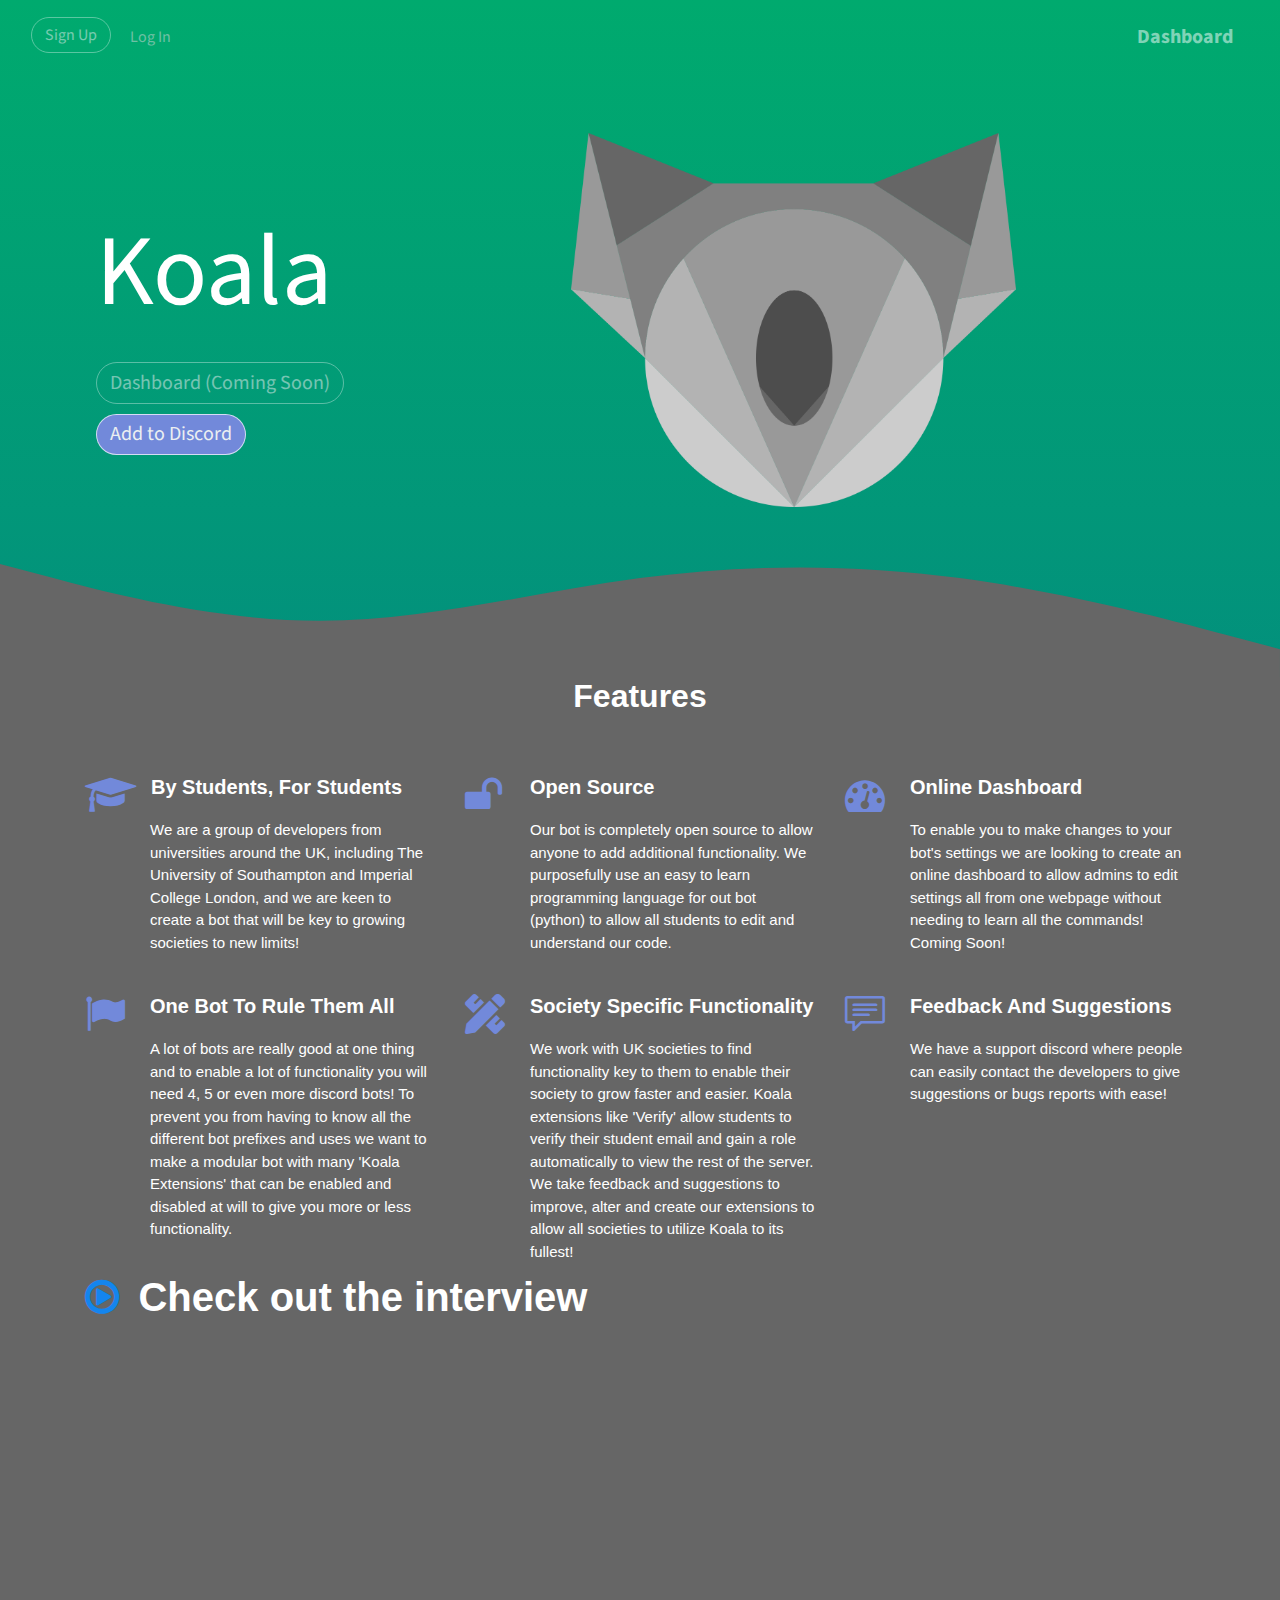
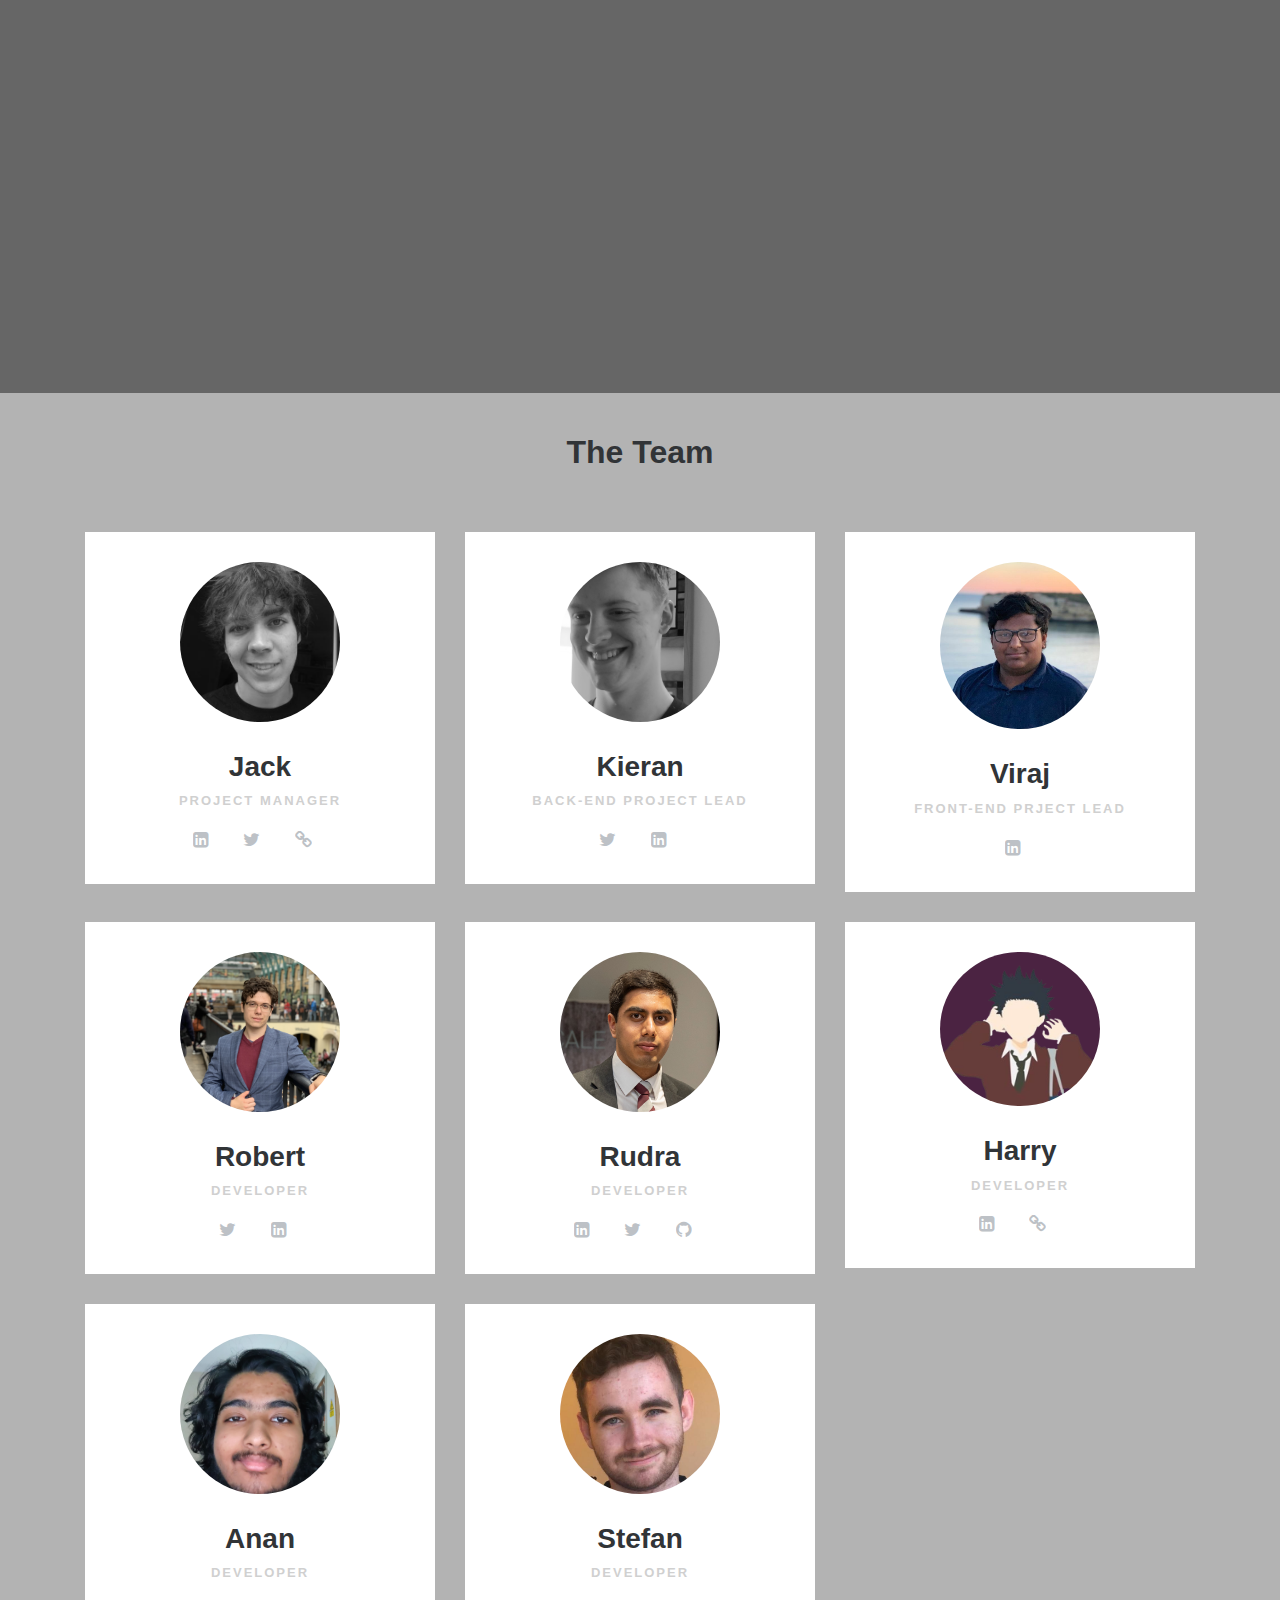
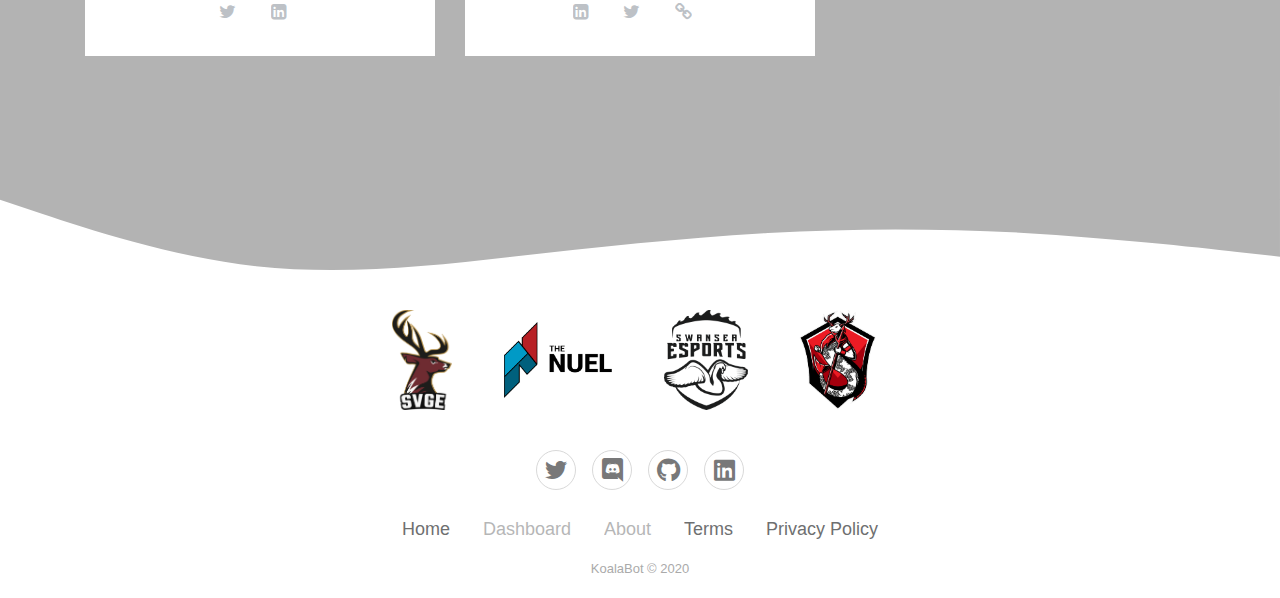
==== commit 7e7e8e2f: "Github link added" ====
--- a/index.html
+++ b/index.html
@@ -163,19 +163,20 @@
 <svg xmlns="http://www.w3.org/2000/svg" viewBox="0 0 1440 320">
   <path fill="#b3b3b3" fill-opacity="1" d="M0,128L48,144C96,160,192,192,288,202.7C384,213,480,203,576,192C672,181,768,171,864,165.3C960,160,1056,160,1152,165.3C1248,171,1344,181,1392,186.7L1440,192L1440,0L1392,0C1344,0,1248,0,1152,0C1056,0,960,0,864,0C768,0,672,0,576,0C480,0,384,0,288,0C192,0,96,0,48,0L0,0Z"></path>
 </svg>
-</div></div><a href="#" style="padding-top: 20px;padding-bottom: 10px;"> <img src="assets/img/SVGE_LOGO.png" style="max-height: 100px;" onclick="location.href=&#39;http://svge.uk&#39;"><img src="assets/img/NUEKL.png" style="max-height: 100px;" onclick="location.href=&#39;https://www.thenuel.com/&#39;"><img src="assets/img/Swansea.png" style="max-height: 100px;" onclick="location.href=&#39;https://discord.gg/SwanseaGG&#39;"><img src="assets/img/UWE.png" style="max-height: 100px;" onclick="location.href=&#39;https://www.thestudentsunion.co.uk/soc/uweesportssociety/&#39;"></a></div>
+</div></div><a href="#" style="padding-top: 30px;padding-bottom: 10px;"> <img src="assets/img/SVGE_LOGO.png" style="max-height: 100px;" onclick="location.href=&#39;http://svge.uk&#39;"><img src="assets/img/NUEKL.png" style="max-height: 100px;" onclick="location.href=&#39;https://www.thenuel.com/&#39;"><img src="assets/img/Swansea.png" style="max-height: 100px;" onclick="location.href=&#39;https://discord.gg/SwanseaGG&#39;"><img src="assets/img/UWE.png" style="max-height: 100px;" onclick="location.href=&#39;https://www.thestudentsunion.co.uk/soc/uweesportssociety/&#39;"></a></div>
     <div
         class="footer-basic" style="padding-top: 20px;padding-bottom: 20px;">
         <footer>
-            <div class="social"><a href="https://twitter.com/KoalaBotUK"><i class="icon ion-social-twitter"></i></a><a href="koalabot.uk"><i class="fab fa-discord"></i></a><a href="https://linkedin.com/company/koalabotuk"><i class="fab fa-linkedin"></i></a></div>
-            <ul class="list-inline">
+            <div class="social"><a href="https://twitter.com/KoalaBotUK"><i class="icon ion-social-twitter"></i></a><a href="koalabot.uk"><i class="fab fa-discord"></i></a><a href="https://github.com/KoalaBotUK"><i class="fab fa-github"></i></a><a href="https://linkedin.com/company/koalabotuk"><i class="fab fa-linkedin"></i></a></div>
+            <ul
+                class="list-inline">
                 <li class="list-inline-item"><a href="#">Home</a></li>
                 <li class="list-inline-item inactiveLink"><a href="#">Dashboard</a></li>
                 <li class="list-inline-item inactiveLink"><a href="#">About</a></li>
                 <li class="list-inline-item"><a href="https://drive.google.com/drive/folders/16sw768rXd7c52FWeXrqHt0tTz3FoqN_O?usp=sharing">Terms</a></li>
                 <li class="list-inline-item"><a href="https://drive.google.com/drive/folders/16sw768rXd7c52FWeXrqHt0tTz3FoqN_O?usp=sharing">Privacy Policy</a></li>
-            </ul>
-            <p class="copyright">KoalaBot © 2020</p>
+                </ul>
+                <p class="copyright">KoalaBot © 2020</p>
         </footer>
         </div>
         <script src="assets/js/jquery.min.js"></script>
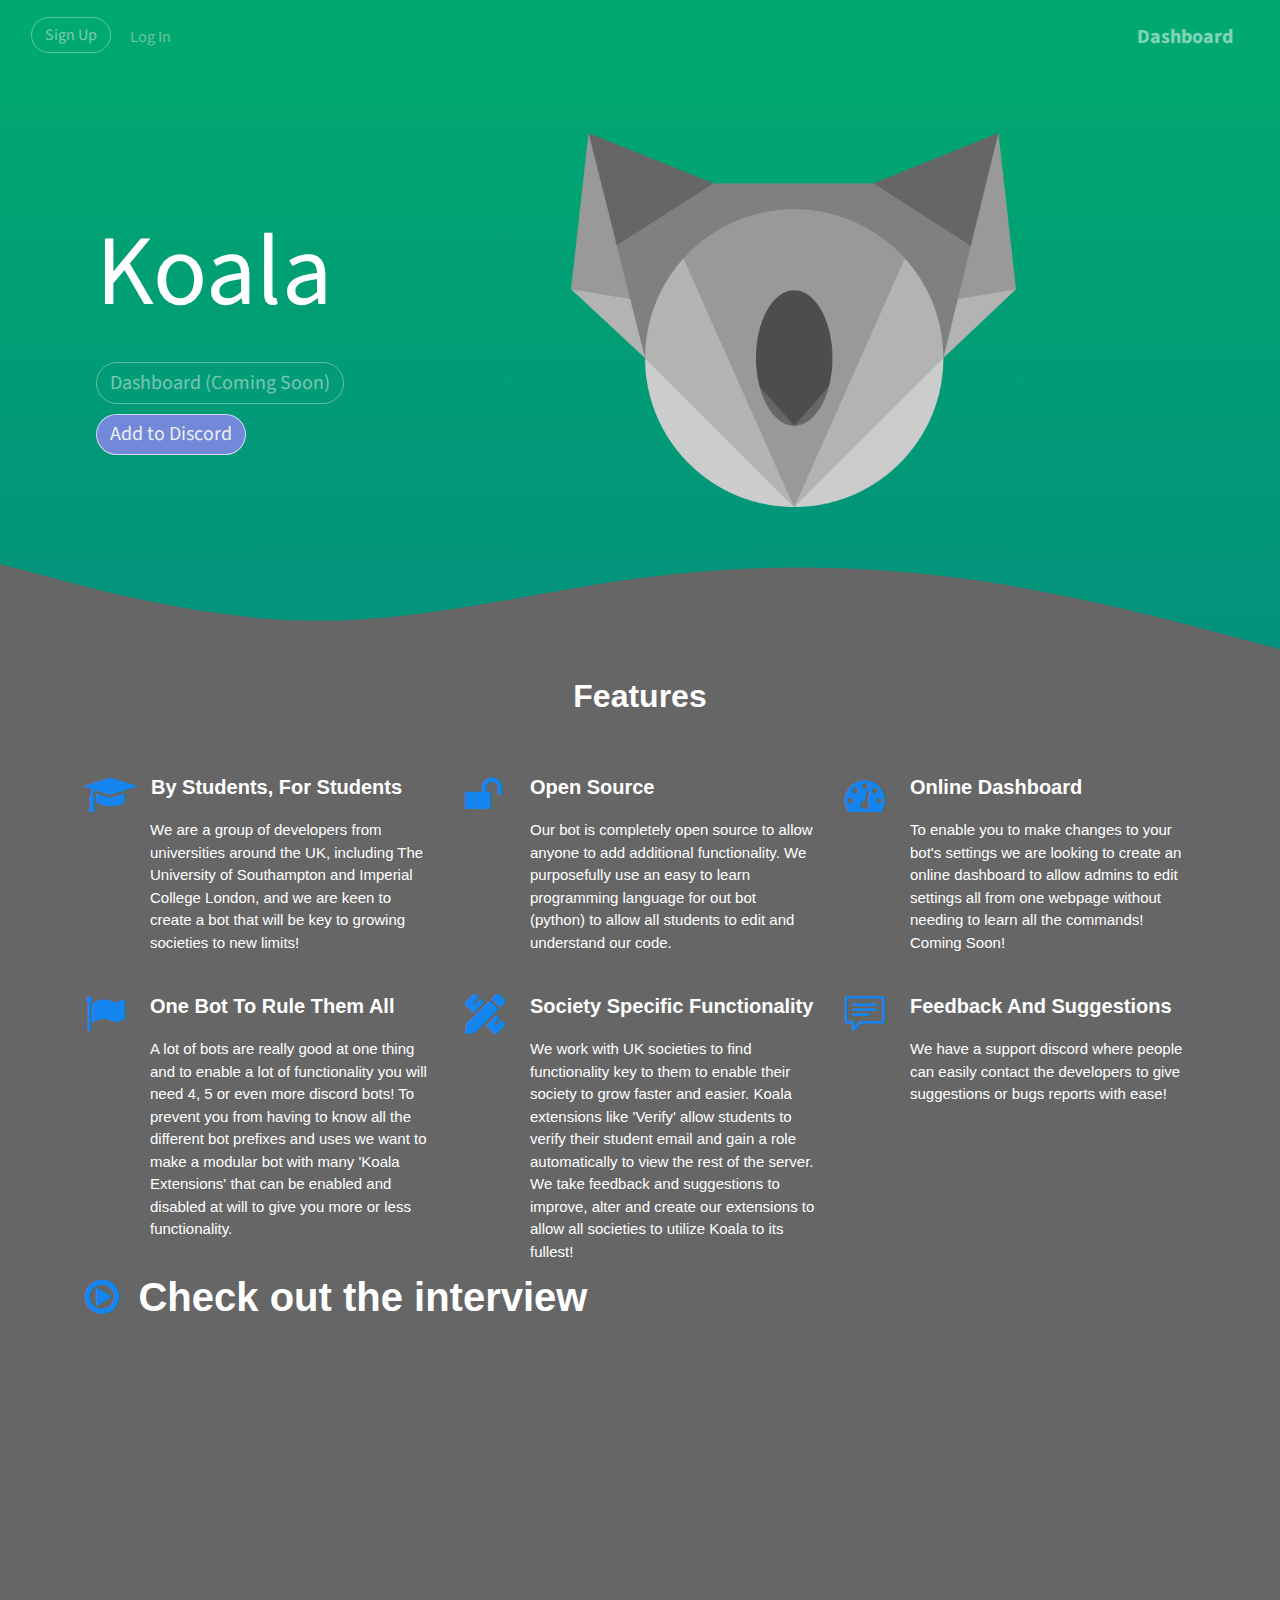
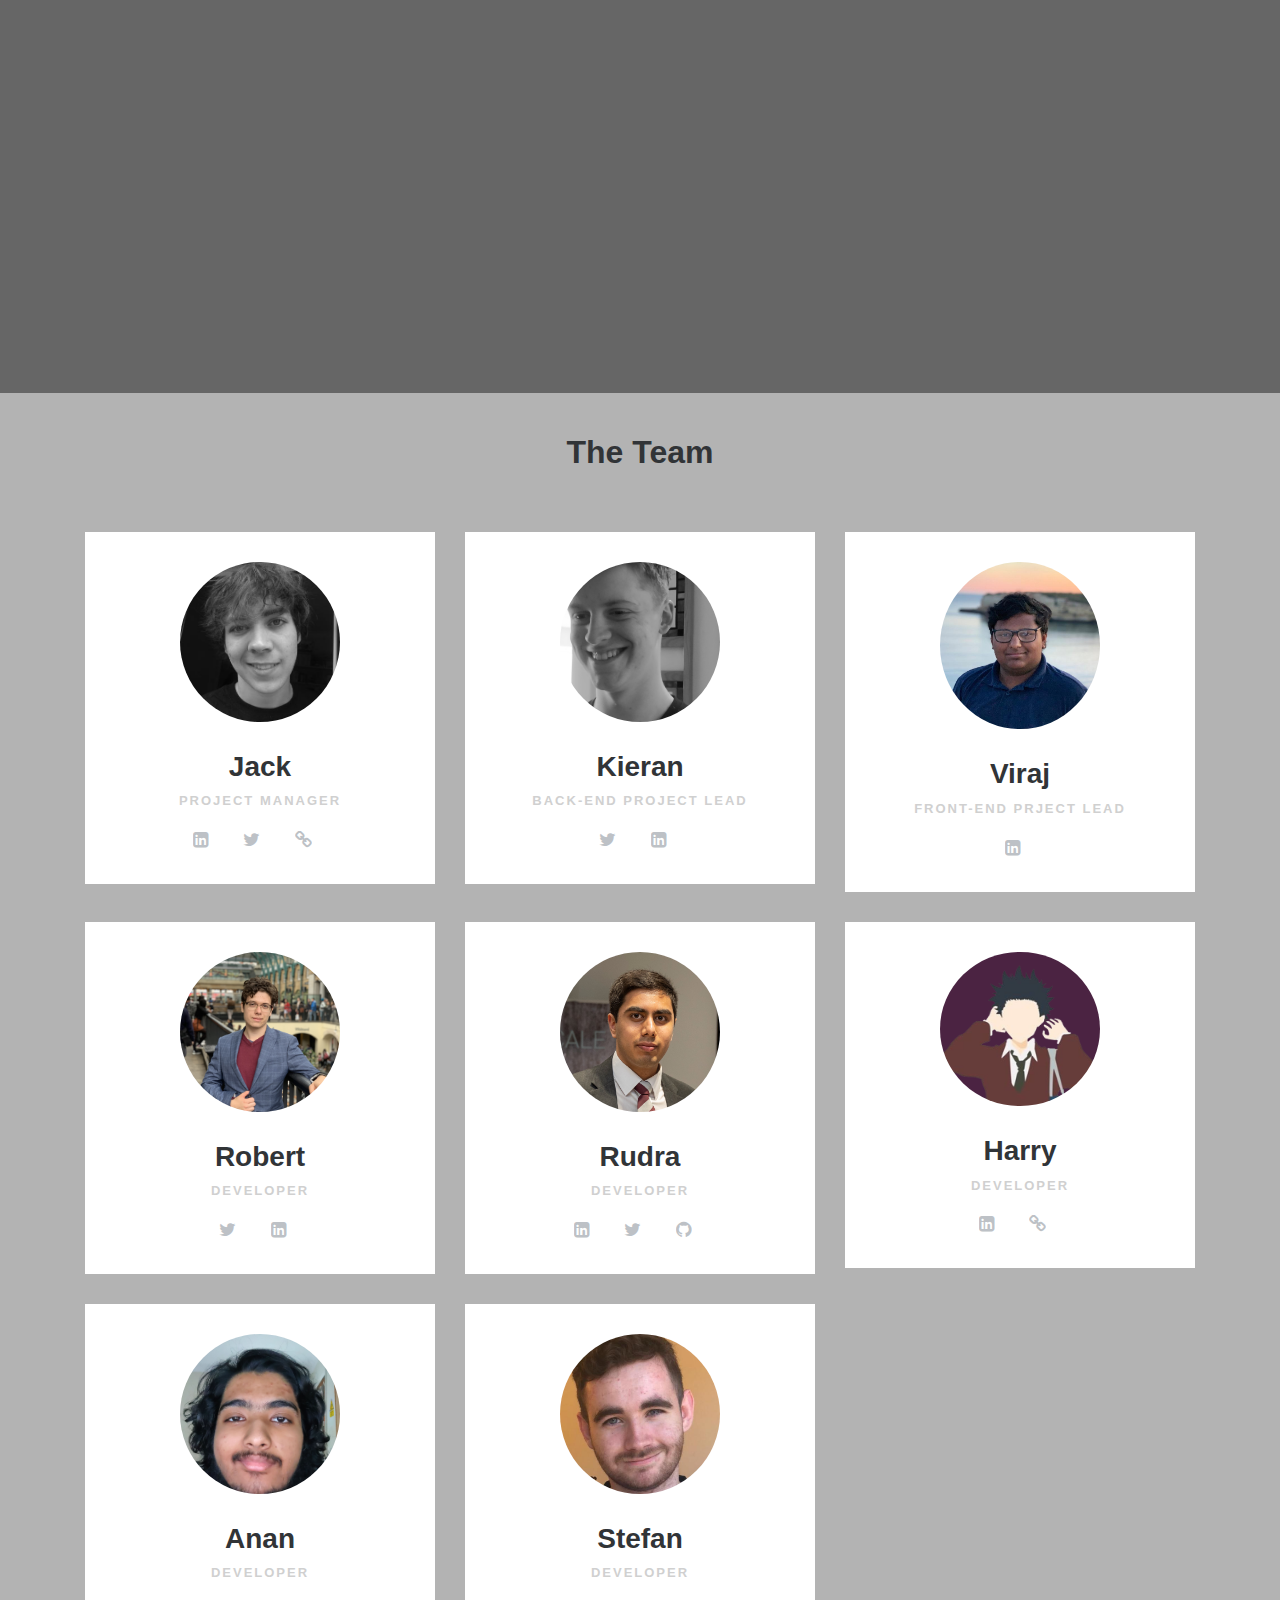
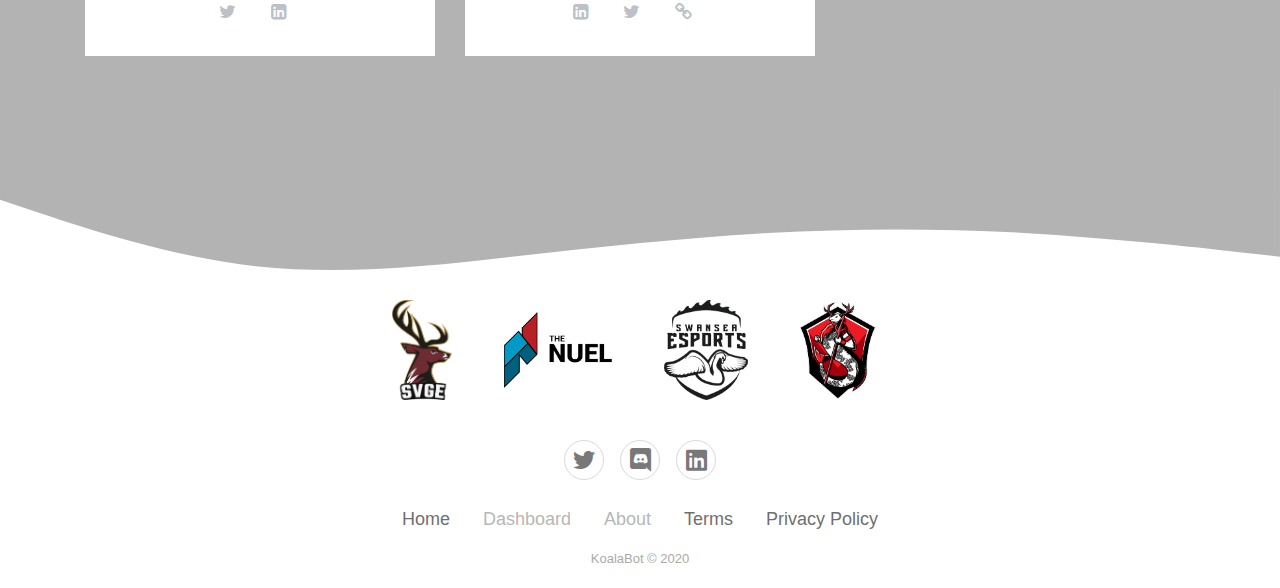
==== commit fb7416cb: "Edited inverview logo colour" ====
--- a/index.html
+++ b/index.html
@@ -124,7 +124,7 @@
                     <div class="box"><img class="rounded-circle rounded-circle-crop" src="assets/img/Robert.png">
                         <h3 class="name">Robert</h3>
                         <p class="title"><strong>DEVELOPER</strong><br></p>
-                        <div class="social"><a href="https://twitter.com/RobertSlawik"><i class="fa fa-twitter"></i></a><a href="https://www.linkedin.com/in/robert-slawik-927b12178/"><i class="fa fa-linkedin-square"></i></a></div>
+                        <div class="social"><a href="#"><i class="fa fa-twitter"></i></a><a href="https://www.linkedin.com/in/robert-slawik-927b12178/"><i class="fa fa-linkedin-square"></i></a></div>
                     </div>
                 </div>
                 <div class="col-md-6 col-lg-4 item">
@@ -152,7 +152,7 @@
                     <div class="box"><img class="rounded-circle rounded-circle-crop" src="assets/img/Stefan.png">
                         <h3 class="name">Stefan</h3>
                         <p class="title">Developer</p>
-                        <div class="social"><a href="https://www.linkedin.com/in/stefan-cooper-491355171"><i class="fa fa-linkedin-square"></i></a><a href="https://twitter.com/3eakStefan"><i class="fa fa-twitter"></i></a><a href="https://stefancooper.com/"><i class="fa fa-chain"></i></a></div>
+                        <div class="social"><a href="https://twitter.com/3eakStefan"><i class="fa fa-linkedin-square"></i></a><a href="https://www.linkedin.com/in/stefan-cooper-491355171"><i class="fa fa-twitter"></i></a><a href="https://stefancooper.com/"><i class="fa fa-chain"></i></a></div>
                     </div>
                 </div>
             </div>
@@ -163,20 +163,19 @@
 <svg xmlns="http://www.w3.org/2000/svg" viewBox="0 0 1440 320">
   <path fill="#b3b3b3" fill-opacity="1" d="M0,128L48,144C96,160,192,192,288,202.7C384,213,480,203,576,192C672,181,768,171,864,165.3C960,160,1056,160,1152,165.3C1248,171,1344,181,1392,186.7L1440,192L1440,0L1392,0C1344,0,1248,0,1152,0C1056,0,960,0,864,0C768,0,672,0,576,0C480,0,384,0,288,0C192,0,96,0,48,0L0,0Z"></path>
 </svg>
-</div></div><a href="#" style="padding-top: 30px;padding-bottom: 10px;"> <img src="assets/img/SVGE_LOGO.png" style="max-height: 100px;" onclick="location.href=&#39;http://svge.uk&#39;"><img src="assets/img/NUEKL.png" style="max-height: 100px;" onclick="location.href=&#39;https://www.thenuel.com/&#39;"><img src="assets/img/Swansea.png" style="max-height: 100px;" onclick="location.href=&#39;https://discord.gg/SwanseaGG&#39;"><img src="assets/img/UWE.png" style="max-height: 100px;" onclick="location.href=&#39;https://www.thestudentsunion.co.uk/soc/uweesportssociety/&#39;"></a></div>
+</div></div><a href="#" style="padding-top: 20px;padding-bottom: 10px;"> <img src="assets/img/SVGE_LOGO.png" style="max-height: 100px;" onclick="location.href=&#39;http://svge.uk&#39;"><img src="assets/img/NUEKL.png" style="max-height: 100px;" onclick="location.href=&#39;https://www.thenuel.com/&#39;"><img src="assets/img/Swansea.png" style="max-height: 100px;" onclick="location.href=&#39;https://discord.gg/SwanseaGG&#39;"><img src="assets/img/UWE.png" style="max-height: 100px;" onclick="location.href=&#39;https://www.thestudentsunion.co.uk/soc/uweesportssociety/&#39;"></a></div>
     <div
         class="footer-basic" style="padding-top: 20px;padding-bottom: 20px;">
         <footer>
-            <div class="social"><a href="https://twitter.com/KoalaBotUK"><i class="icon ion-social-twitter"></i></a><a href="koalabot.uk"><i class="fab fa-discord"></i></a><a href="https://github.com/KoalaBotUK"><i class="fab fa-github"></i></a><a href="https://linkedin.com/company/koalabotuk"><i class="fab fa-linkedin"></i></a></div>
-            <ul
-                class="list-inline">
+            <div class="social"><a href="https://twitter.com/KoalaBotUK"><i class="icon ion-social-twitter"></i></a><a href="koalabot.uk"><i class="fab fa-discord"></i></a><a href="https://linkedin.com/company/koalabotuk"><i class="fab fa-linkedin"></i></a></div>
+            <ul class="list-inline">
                 <li class="list-inline-item"><a href="#">Home</a></li>
                 <li class="list-inline-item inactiveLink"><a href="#">Dashboard</a></li>
                 <li class="list-inline-item inactiveLink"><a href="#">About</a></li>
                 <li class="list-inline-item"><a href="https://drive.google.com/drive/folders/16sw768rXd7c52FWeXrqHt0tTz3FoqN_O?usp=sharing">Terms</a></li>
                 <li class="list-inline-item"><a href="https://drive.google.com/drive/folders/16sw768rXd7c52FWeXrqHt0tTz3FoqN_O?usp=sharing">Privacy Policy</a></li>
-                </ul>
-                <p class="copyright">KoalaBot © 2020</p>
+            </ul>
+            <p class="copyright">KoalaBot © 2020</p>
         </footer>
         </div>
         <script src="assets/js/jquery.min.js"></script>
--- a/assets/css/styles.min.css
+++ b/assets/css/styles.min.css
@@ -1 +1 @@
-.article-clean{color:#56585b;background-color:#fff;font-family:Lora,serif;font-size:14px}.article-clean .intro{font-size:16px;margin:0 auto 30px}.article-clean .intro h1{font-size:32px;margin-bottom:15px;padding-top:20px;line-height:1.5;color:inherit;margin-top:20px}.article-clean .intro p{color:#929292;font-size:12px}.article-clean .intro p .by{font-style:italic}.article-clean .intro p .date{text-transform:uppercase;padding:4px 0 4px 10px;margin-left:10px;border-left:1px solid #ddd}.article-clean .intro p a{color:#333;text-transform:uppercase;padding-left:3px}.article-clean .intro img{margin-top:20px}.article-clean .text p{margin-bottom:20px;line-height:1.45}.article-clean .text h2{margin-top:28px;margin-bottom:20px;line-height:1.45;font-size:16px;font-weight:700;color:#333}.article-clean .text figure{text-align:center;margin-top:30px;margin-bottom:20px}.article-clean .text figure img{margin-bottom:12px;max-width:100%}.brands{color:#313437;background-color:#fff}.brands a{display:block;text-align:center;padding:40px 0}.brands a img{display:inline-block;margin:10px 20px;vertical-align:middle}.features-clean{color:#313437;background-color:#fff;padding-bottom:30px}.features-clean p,.header-blue .action-button:hover,.header-blue .navbar .navbar-collapse span .login:hover{color:#fff}.features-clean h2,.team-boxed h2{font-weight:700;margin-bottom:40px;padding-top:40px;color:inherit}.features-clean .intro{font-size:16px;max-width:500px;margin:0 auto 60px}.features-clean .item{min-height:100px;padding-left:80px;margin-bottom:40px}.features-clean .item .name{font-size:20px;font-weight:700;margin-top:0;margin-bottom:20px;color:inherit}.features-clean .item .description{font-size:15px;margin-bottom:0}.features-clean .item .icon{font-size:40px;color:#7289da;float:left;margin-left:-65px}.footer-basic{padding:40px 0;background-color:#fff;color:#4b4c4d}.footer-basic ul{padding:0;list-style:none;text-align:center;font-size:18px;line-height:1.6;margin-bottom:0}.footer-basic li{padding:0 10px}.footer-basic ul a{color:inherit;text-decoration:none;opacity:.8}.footer-basic ul a:hover,.team-boxed .social a:hover{opacity:1}.footer-basic .social{text-align:center;padding-bottom:25px}.footer-basic .social>a{font-size:24px;width:40px;height:40px;line-height:40px;display:inline-block;text-align:center;border-radius:50%;border:1px solid #ccc;margin:0 8px;color:inherit;opacity:.75}.footer-basic .social>a:hover{opacity:.9}.footer-basic .copyright{margin-top:15px;text-align:center;font-size:13px;color:#aaa;margin-bottom:0}.header-blue{background:linear-gradient(0deg,#038c7f,#00aa6e);background-color:#184e8e;padding-bottom:80px;font-family:'Source Sans Pro',sans-serif}.header-blue .navbar{background:0 0;padding-top:.75rem;padding-bottom:.75rem;color:#fff;border-radius:0;box-shadow:none;border:none}.header-blue .navbar .navbar-brand{font-weight:700;color:inherit}.header-blue .navbar .navbar-brand:hover{color:#f0f0f0}.header-blue .navbar .navbar-collapse{border-top:1px solid rgba(255,255,255,.3);margin-top:.5rem}.header-blue .navbar .navbar-collapse span .login{color:#d9d9d9;margin-right:.5rem;text-decoration:none}.header-blue .navbar .navbar-toggler{border-color:rgba(255,255,255,.3)}.header-blue .navbar .navbar-toggler:hover,.header-blue .navbar-toggler:focus{background:0 0}.header-blue .navbar .form-inline label,.header-blue .navbar.navbar-light .navbar-nav .nav-link{color:#d9d9d9}.header-blue .navbar.navbar-light .navbar-nav .nav-link:focus,.header-blue .navbar.navbar-light .navbar-nav .nav-link:hover{color:#fcfeff!important;background-color:transparent}.header-blue .navbar .navbar-nav>li>.dropdown-menu{margin-top:-5px;box-shadow:0 4px 8px rgba(0,0,0,.1);background-color:#fff;border-radius:2px}.header-blue .navbar .dropdown-menu .dropdown-item,.header-blue .navbar .dropdown-menu .dropdown-item:focus{line-height:2;color:#37434d}.header-blue .navbar .dropdown-menu .dropdown-item:focus,.header-blue .navbar .dropdown-menu .dropdown-item:hover{background:#ebeff1}.header-blue .action-button,.header-blue .action-button:not(.disabled):active{border:1px solid rgba(255,255,255,.7);border-radius:40px;color:#ebeff1;box-shadow:none;text-shadow:none;padding:.3rem .8rem;background:0 0;transition:background-color .25s;outline:0}.header-blue .navbar .form-inline .search-field{display:inline-block;width:80%;background:0 0;border:none;border-bottom:1px solid transparent;border-radius:0;color:#ccc;box-shadow:none;color:inherit;transition:border-bottom-color .3s}.header-blue .navbar .form-inline .search-field:focus{border-bottom:1px solid #ccc}.header-blue .hero{margin-top:20px;text-align:center}@media (min-width:768px){.article-clean .text p{font-size:16px}.article-clean .text h2{font-size:20px}.header-blue{padding-bottom:120px}.header-blue .navbar{padding-top:1rem;padding-bottom:1rem}.header-blue .navbar .navbar-collapse{border-color:transparent;margin:0}.header-blue .navbar-nav .nav-link{padding-left:.7rem;padding-right:.7rem}.header-blue .hero{margin-top:60px;text-align:left}}.header-blue .hero h1{color:#fff;font-size:40px;margin-top:0;margin-bottom:15px;font-weight:300;line-height:1.4}@media (min-width:992px){.header-blue .navbar-nav .nav-link{padding-left:1.2rem;padding-right:1.2rem}.header-blue .hero h1{margin-top:190px;margin-bottom:24px;line-height:1.2}}.header-blue .hero p{color:rgba(255,255,255,.8);font-size:20px;margin-bottom:30px;font-weight:300}.header-blue .phone-holder{text-align:right}.header-blue div.iphone-mockup{position:relative;max-width:300px;margin:20px;display:inline-block}.header-blue .iphone-mockup img.device{width:100%;height:auto}.header-blue .iphone-mockup .screen{position:absolute;width:88%;height:77%;top:12%;border-radius:2px;left:6%;border:1px solid #444;overflow:hidden;background:url(screen-content-iphone-6.jpg) center/cover}.header-blue .iphone-mockup .screen:before{content:'';background-color:#fff;position:absolute;width:70%;height:140%;top:-12%;right:-60%;transform:rotate(-19deg);opacity:.2}.video-container{position:relative;padding-bottom:56.25%;padding-top:0;height:0;overflow:hidden}.video-container embed,.video-container iframe,.video-container object,.videoWrapper iframe{position:absolute;top:0;left:0;width:100%;height:100%}.clean-block,.clean-block.dark{background-color:#222425}.videoWrapper{position:relative;padding-bottom:56.25%;height:0}body{overflow-x:hidden}#wrapper.toggled{padding-left:250px}#wrapper.toggled #sidebar-wrapper{width:250px}#page-content-wrapper{width:100%;position:absolute;padding:15px}#wrapper.toggled #page-content-wrapper{position:absolute;margin-right:-250px}#wrapper{padding-left:0;-webkit-transition:.5s;-moz-transition:.5s;-o-transition:.5s;transition:.5s}#sidebar-wrapper{z-index:1000;position:fixed;left:250px;width:0;height:100%;margin-left:-250px;overflow-y:auto;background:#000;-webkit-transition:.5s;-moz-transition:.5s;-o-transition:.5s;transition:.5s}.sidebar-nav{position:absolute;top:0;width:250px;margin:0;padding:0;list-style:none}.sidebar-nav li{text-indent:20px;line-height:40px}.sidebar-nav li a{display:block;text-decoration:none;color:#999}.sidebar-nav li a:hover{text-decoration:none;color:#fff;background:rgba(255,255,255,.2)}.sidebar-nav li a:active,.sidebar-nav li a:focus{text-decoration:none}.sidebar-nav>.sidebar-brand{height:65px;font-size:18px;line-height:60px}.sidebar-nav>.sidebar-brand a{color:#999}.sidebar-nav>.sidebar-brand a:hover{color:#fff;background:0 0}@media (min-width:0px){#wrapper.toggled{padding-left:50px}#wrapper.toggled #sidebar-wrapper{width:50px}#page-content-wrapper{padding:20px;position:relative}#wrapper.toggled #page-content-wrapper{position:relative;margin-right:0}#wrapper{padding-left:250px}#sidebar-wrapper{width:250px}}.fa{padding-right:15px}#topSvg{margin-bottom:-9vw}a{color:inherit;text-decoration:none}a:hover{text-decoration:none;color:inherit}.vertical-center{margin:0;position:absolute;top:50%;-ms-transform:translateY(-50%);transform:translateY(-50%);width:100%}.center{margin:0;position:absolute;top:50%;left:50%;-ms-transform:translate(-50%,-50%);transform:translate(-50%,-50%);max-height:100%;max-width:100%}card{height:100%}.card-general{min-height:300px}span{margin-left:5px}.badge.badge-secondary{background-color:#666}i{display:block;text-align:center}.card{margin-bottom:5px}.col-lg-6{margin-bottom:10px}.rounded-circle-crop{object-fit:cover;overflow:hidden;background-repeat:no-repeat;width:160px;height:160px;background-position:center center}.inactiveLink{opacity:.5;cursor:not-allowed;text-decoration:none;pointer-events:none}.team-boxed{color:#313437;background-color:#b3b3b3}.team-boxed p{color:#7d8285}@media (max-width:767px){.brands a{padding:30px 0}.features-clean{padding-bottom:10px}.features-clean h2,.team-boxed h2{margin-bottom:25px;padding-top:25px;font-size:24px}.features-clean .intro{margin-bottom:40px}.features-clean .item{min-height:0}}.team-boxed .intro{font-size:16px;max-width:500px;margin:0 auto}.team-boxed .intro p{margin-bottom:0}.team-boxed .people{padding:50px 0}.team-boxed .item{text-align:center}.team-boxed .item .box{text-align:center;padding:30px;background-color:#fff;margin-bottom:30px}.team-boxed .item .name{font-weight:700;margin-top:28px;margin-bottom:8px;color:inherit}.team-boxed .item .title{text-transform:uppercase;font-weight:700;color:#d0d0d0;letter-spacing:2px;font-size:13px}.team-boxed .item .description{font-size:15px;margin-top:15px;margin-bottom:20px}.team-boxed .item img{max-width:160px}.team-boxed .social{font-size:18px;color:#a2a8ae}.team-boxed .social a{color:inherit;margin:0 10px;display:inline-block;opacity:.7}+.article-clean{color:#56585b;background-color:#fff;font-family:Lora,serif;font-size:14px}.article-clean .intro{font-size:16px;margin:0 auto 30px}.article-clean .intro h1{font-size:32px;margin-bottom:15px;padding-top:20px;line-height:1.5;color:inherit;margin-top:20px}.article-clean .intro p{color:#929292;font-size:12px}.article-clean .intro p .by{font-style:italic}.article-clean .intro p .date{text-transform:uppercase;padding:4px 0 4px 10px;margin-left:10px;border-left:1px solid #ddd}.article-clean .intro p a{color:#333;text-transform:uppercase;padding-left:3px}.article-clean .intro img{margin-top:20px}.article-clean .text p{margin-bottom:20px;line-height:1.45}.article-clean .text h2{margin-top:28px;margin-bottom:20px;line-height:1.45;font-size:16px;font-weight:700;color:#333}.article-clean .text figure{text-align:center;margin-top:30px;margin-bottom:20px}.article-clean .text figure img{margin-bottom:12px;max-width:100%}.brands{color:#313437;background-color:#fff}.brands a{display:block;text-align:center;padding:40px 0}.brands a img{display:inline-block;margin:10px 20px;vertical-align:middle}.features-clean{color:#313437;background-color:#fff;padding-bottom:30px}.features-clean p,.header-blue .action-button:hover,.header-blue .navbar .navbar-collapse span .login:hover{color:#fff}.features-clean h2,.team-boxed h2{font-weight:700;margin-bottom:40px;padding-top:40px;color:inherit}.features-clean .intro{font-size:16px;max-width:500px;margin:0 auto 60px}.features-clean .item{min-height:100px;padding-left:80px;margin-bottom:40px}.features-clean .item .name{font-size:20px;font-weight:700;margin-top:0;margin-bottom:20px;color:inherit}.features-clean .item .description{font-size:15px;margin-bottom:0}.features-clean .item .icon{font-size:40px;color:#1485ee;float:left;margin-left:-65px}.footer-basic{padding:40px 0;background-color:#fff;color:#4b4c4d}.footer-basic ul{padding:0;list-style:none;text-align:center;font-size:18px;line-height:1.6;margin-bottom:0}.footer-basic li{padding:0 10px}.footer-basic ul a{color:inherit;text-decoration:none;opacity:.8}.footer-basic ul a:hover,.team-boxed .social a:hover{opacity:1}.footer-basic .social{text-align:center;padding-bottom:25px}.footer-basic .social>a{font-size:24px;width:40px;height:40px;line-height:40px;display:inline-block;text-align:center;border-radius:50%;border:1px solid #ccc;margin:0 8px;color:inherit;opacity:.75}.footer-basic .social>a:hover{opacity:.9}.footer-basic .copyright{margin-top:15px;text-align:center;font-size:13px;color:#aaa;margin-bottom:0}.header-blue{background:linear-gradient(0deg,#038c7f,#00aa6e);background-color:#184e8e;padding-bottom:80px;font-family:'Source Sans Pro',sans-serif}.header-blue .navbar{background:0 0;padding-top:.75rem;padding-bottom:.75rem;color:#fff;border-radius:0;box-shadow:none;border:none}.header-blue .navbar .navbar-brand{font-weight:700;color:inherit}.header-blue .navbar .navbar-brand:hover{color:#f0f0f0}.header-blue .navbar .navbar-collapse{border-top:1px solid rgba(255,255,255,.3);margin-top:.5rem}.header-blue .navbar .navbar-collapse span .login{color:#d9d9d9;margin-right:.5rem;text-decoration:none}.header-blue .navbar .navbar-toggler{border-color:rgba(255,255,255,.3)}.header-blue .navbar .navbar-toggler:hover,.header-blue .navbar-toggler:focus{background:0 0}.header-blue .navbar .form-inline label,.header-blue .navbar.navbar-light .navbar-nav .nav-link{color:#d9d9d9}.header-blue .navbar.navbar-light .navbar-nav .nav-link:focus,.header-blue .navbar.navbar-light .navbar-nav .nav-link:hover{color:#fcfeff!important;background-color:transparent}.header-blue .navbar .navbar-nav>li>.dropdown-menu{margin-top:-5px;box-shadow:0 4px 8px rgba(0,0,0,.1);background-color:#fff;border-radius:2px}.header-blue .navbar .dropdown-menu .dropdown-item,.header-blue .navbar .dropdown-menu .dropdown-item:focus{line-height:2;color:#37434d}.header-blue .navbar .dropdown-menu .dropdown-item:focus,.header-blue .navbar .dropdown-menu .dropdown-item:hover{background:#ebeff1}.header-blue .action-button,.header-blue .action-button:not(.disabled):active{border:1px solid rgba(255,255,255,.7);border-radius:40px;color:#ebeff1;box-shadow:none;text-shadow:none;padding:.3rem .8rem;background:0 0;transition:background-color .25s;outline:0}.header-blue .navbar .form-inline .search-field{display:inline-block;width:80%;background:0 0;border:none;border-bottom:1px solid transparent;border-radius:0;color:#ccc;box-shadow:none;color:inherit;transition:border-bottom-color .3s}.header-blue .navbar .form-inline .search-field:focus{border-bottom:1px solid #ccc}.header-blue .hero{margin-top:20px;text-align:center}@media (min-width:768px){.article-clean .text p{font-size:16px}.article-clean .text h2{font-size:20px}.header-blue{padding-bottom:120px}.header-blue .navbar{padding-top:1rem;padding-bottom:1rem}.header-blue .navbar .navbar-collapse{border-color:transparent;margin:0}.header-blue .navbar-nav .nav-link{padding-left:.7rem;padding-right:.7rem}.header-blue .hero{margin-top:60px;text-align:left}}.header-blue .hero h1{color:#fff;font-size:40px;margin-top:0;margin-bottom:15px;font-weight:300;line-height:1.4}@media (min-width:992px){.header-blue .navbar-nav .nav-link{padding-left:1.2rem;padding-right:1.2rem}.header-blue .hero h1{margin-top:190px;margin-bottom:24px;line-height:1.2}}.header-blue .hero p{color:rgba(255,255,255,.8);font-size:20px;margin-bottom:30px;font-weight:300}.header-blue .phone-holder{text-align:right}.header-blue div.iphone-mockup{position:relative;max-width:300px;margin:20px;display:inline-block}.header-blue .iphone-mockup img.device{width:100%;height:auto}.header-blue .iphone-mockup .screen{position:absolute;width:88%;height:77%;top:12%;border-radius:2px;left:6%;border:1px solid #444;overflow:hidden;background:url(screen-content-iphone-6.jpg) center/cover}.header-blue .iphone-mockup .screen:before{content:'';background-color:#fff;position:absolute;width:70%;height:140%;top:-12%;right:-60%;transform:rotate(-19deg);opacity:.2}.video-container{position:relative;padding-bottom:56.25%;padding-top:0;height:0;overflow:hidden}.video-container embed,.video-container iframe,.video-container object,.videoWrapper iframe{position:absolute;top:0;left:0;width:100%;height:100%}.clean-block,.clean-block.dark{background-color:#222425}.videoWrapper{position:relative;padding-bottom:56.25%;height:0}body{overflow-x:hidden}#wrapper.toggled{padding-left:250px}#wrapper.toggled #sidebar-wrapper{width:250px}#page-content-wrapper{width:100%;position:absolute;padding:15px}#wrapper.toggled #page-content-wrapper{position:absolute;margin-right:-250px}#wrapper{padding-left:0;-webkit-transition:.5s;-moz-transition:.5s;-o-transition:.5s;transition:.5s}#sidebar-wrapper{z-index:1000;position:fixed;left:250px;width:0;height:100%;margin-left:-250px;overflow-y:auto;background:#000;-webkit-transition:.5s;-moz-transition:.5s;-o-transition:.5s;transition:.5s}.sidebar-nav{position:absolute;top:0;width:250px;margin:0;padding:0;list-style:none}.sidebar-nav li{text-indent:20px;line-height:40px}.sidebar-nav li a{display:block;text-decoration:none;color:#999}.sidebar-nav li a:hover{text-decoration:none;color:#fff;background:rgba(255,255,255,.2)}.sidebar-nav li a:active,.sidebar-nav li a:focus{text-decoration:none}.sidebar-nav>.sidebar-brand{height:65px;font-size:18px;line-height:60px}.sidebar-nav>.sidebar-brand a{color:#999}.sidebar-nav>.sidebar-brand a:hover{color:#fff;background:0 0}@media (min-width:0px){#wrapper.toggled{padding-left:50px}#wrapper.toggled #sidebar-wrapper{width:50px}#page-content-wrapper{padding:20px;position:relative}#wrapper.toggled #page-content-wrapper{position:relative;margin-right:0}#wrapper{padding-left:250px}#sidebar-wrapper{width:250px}}.fa{padding-right:15px}#topSvg{margin-bottom:-9vw}a{color:inherit;text-decoration:none}a:hover{text-decoration:none;color:inherit}.vertical-center{margin:0;position:absolute;top:50%;-ms-transform:translateY(-50%);transform:translateY(-50%);width:100%}.center{margin:0;position:absolute;top:50%;left:50%;-ms-transform:translate(-50%,-50%);transform:translate(-50%,-50%);max-height:100%;max-width:100%}card{height:100%}.card-general{min-height:300px}span{margin-left:5px}.badge.badge-secondary{background-color:#666}i{display:block;text-align:center}.card{margin-bottom:5px}.col-lg-6{margin-bottom:10px}.rounded-circle-crop{object-fit:cover;overflow:hidden;background-repeat:no-repeat;width:160px;height:160px;background-position:center center}.inactiveLink{opacity:.5;cursor:not-allowed;text-decoration:none;pointer-events:none}.team-boxed{color:#313437;background-color:#b3b3b3}.team-boxed p{color:#7d8285}@media (max-width:767px){.brands a{padding:30px 0}.features-clean{padding-bottom:10px}.features-clean h2,.team-boxed h2{margin-bottom:25px;padding-top:25px;font-size:24px}.features-clean .intro{margin-bottom:40px}.features-clean .item{min-height:0}}.team-boxed .intro{font-size:16px;max-width:500px;margin:0 auto}.team-boxed .intro p{margin-bottom:0}.team-boxed .people{padding:50px 0}.team-boxed .item{text-align:center}.team-boxed .item .box{text-align:center;padding:30px;background-color:#fff;margin-bottom:30px}.team-boxed .item .name{font-weight:700;margin-top:28px;margin-bottom:8px;color:inherit}.team-boxed .item .title{text-transform:uppercase;font-weight:700;color:#d0d0d0;letter-spacing:2px;font-size:13px}.team-boxed .item .description{font-size:15px;margin-top:15px;margin-bottom:20px}.team-boxed .item img{max-width:160px}.team-boxed .social{font-size:18px;color:#a2a8ae}.team-boxed .social a{color:inherit;margin:0 10px;display:inline-block;opacity:.7}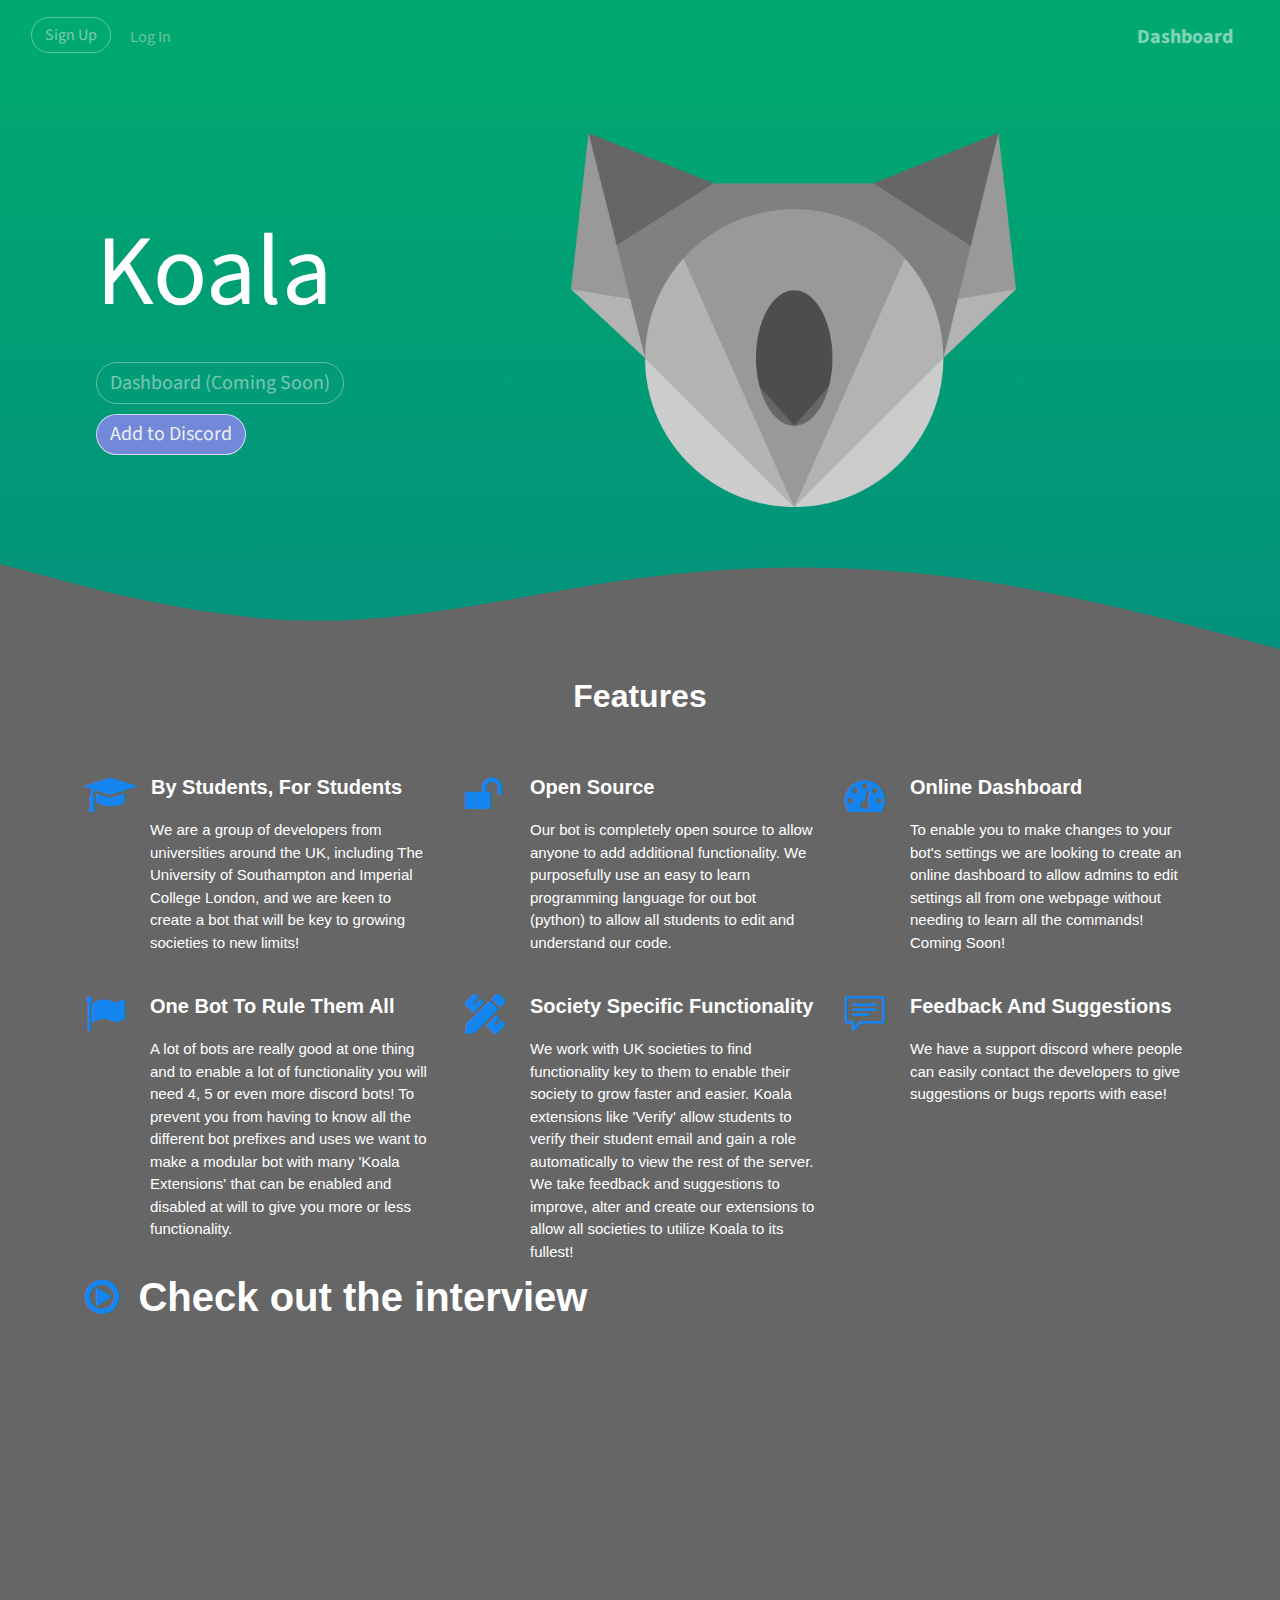
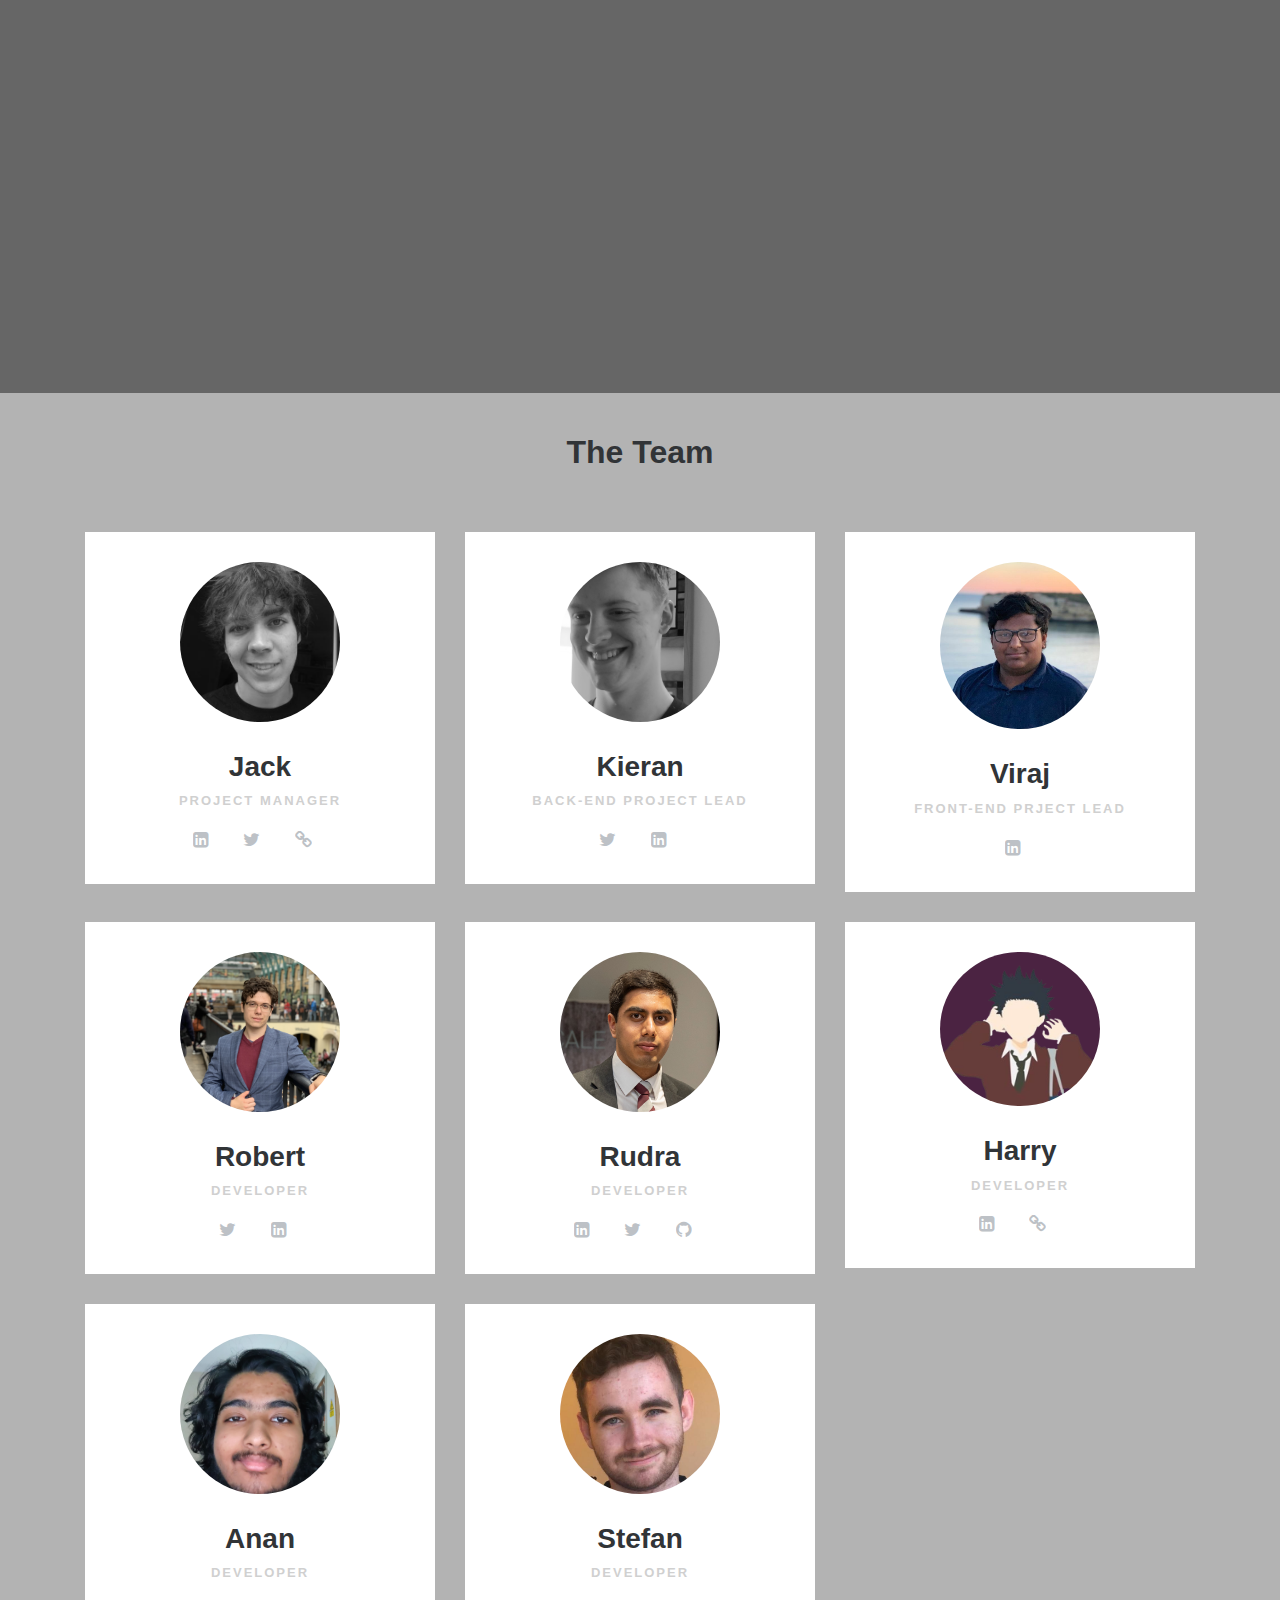
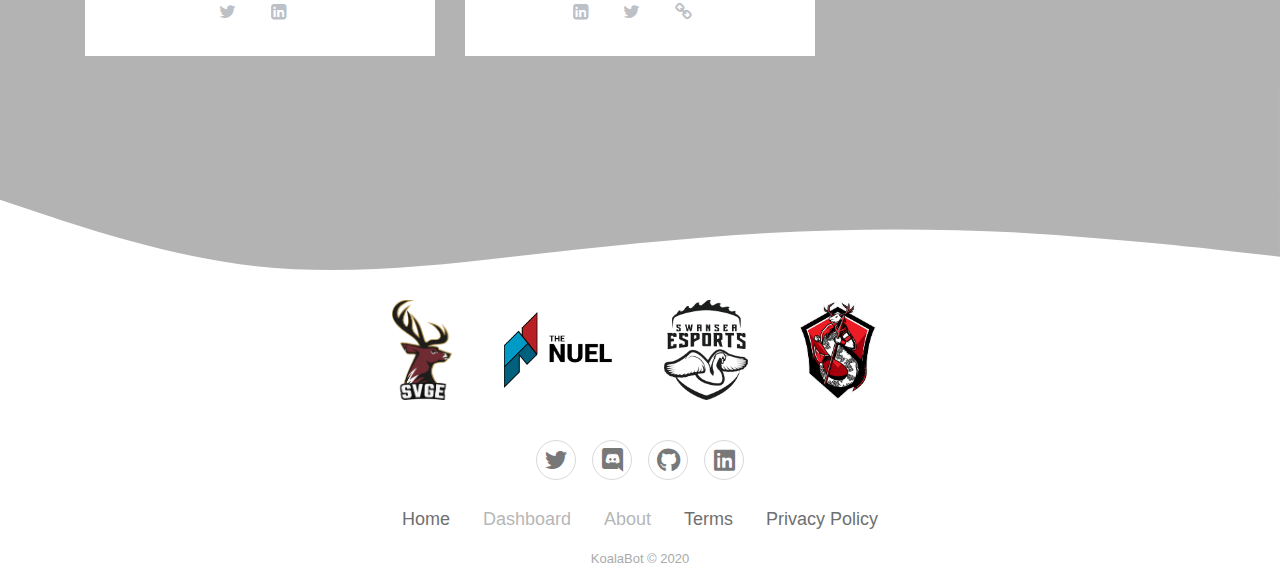
==== commit 4fb37d91: "Merge branch 'master' into master" ====
--- a/index.html
+++ b/index.html
@@ -167,7 +167,7 @@
     <div
         class="footer-basic" style="padding-top: 20px;padding-bottom: 20px;">
         <footer>
-            <div class="social"><a href="https://twitter.com/KoalaBotUK"><i class="icon ion-social-twitter"></i></a><a href="koalabot.uk"><i class="fab fa-discord"></i></a><a href="https://linkedin.com/company/koalabotuk"><i class="fab fa-linkedin"></i></a></div>
+            <div class="social"><a href="https://twitter.com/KoalaBotUK"><i class="icon ion-social-twitter"></i></a><a href="http://discord.koalabot.uk"><i class="fab fa-discord"></i></a><a href="https://github.com/KoalaBotUK"><i class="fab fa-github"></i></a><a href="https://linkedin.com/company/koalabotuk"><i class="fab fa-linkedin"></i></a></div>
             <ul class="list-inline">
                 <li class="list-inline-item"><a href="#">Home</a></li>
                 <li class="list-inline-item inactiveLink"><a href="#">Dashboard</a></li>
